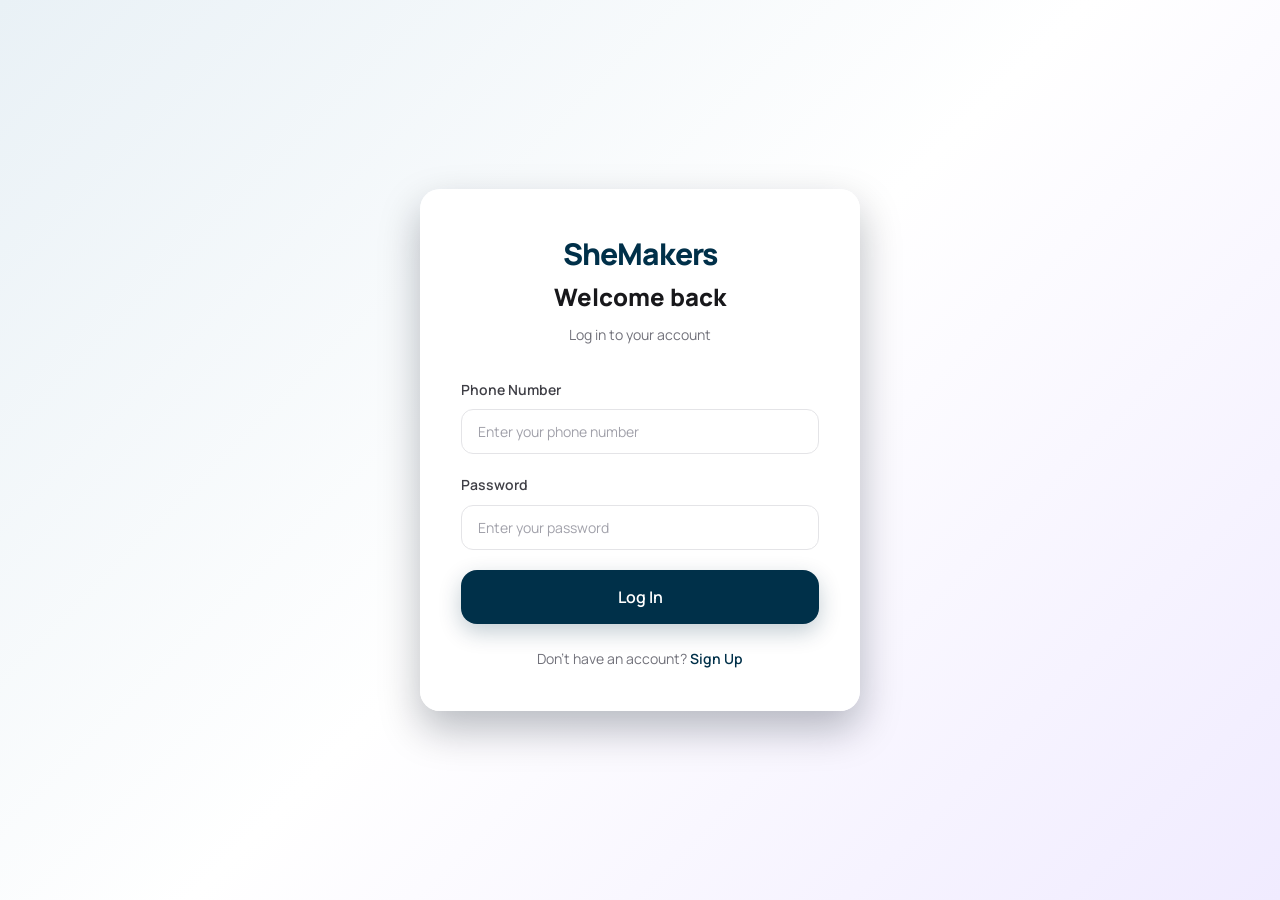
==== dashboard.html @ 2c5d40a1 "Initial project setup and UI enhancements" ====
<!DOCTYPE html>
<html lang="en">
<head>
  <meta charset="UTF-8">
  <meta name="viewport" content="width=device-width, initial-scale=1.0">
  <title>Seller Dashboard — SheMakers</title>
  <meta name="description" content="Manage your handmade products on SheMakers. Add, edit, and delete your listings.">
  <link rel="stylesheet" href="css/styles.css">
</head>
<body>

  <!-- Navigation -->
  <nav class="navbar">
    <div class="container">
      <a href="index.html" class="nav-brand">
        <svg viewBox="0 0 32 32" fill="none">
          <circle cx="16" cy="16" r="14" fill="#003049"/>
          <path d="M10 20c0-4 3-7 6-7s6 3 6 7" stroke="#fff" stroke-width="2" stroke-linecap="round"/>
          <circle cx="16" cy="11" r="3" fill="#fff"/>
        </svg>
        SheMakers
      </a>
      <div class="nav-links" id="navLinks">
        <a href="index.html">Home</a>
        <a href="feed.html">Feed</a>
        <div id="navAuth" style="display:flex;gap:12px;align-items:center;">
          <a href="login.html" class="btn btn-outline btn-sm">Log In</a>
        </div>
        <div id="navUser" style="display:none;gap:12px;align-items:center;">
          <a href="dashboard.html" class="nav-dash-link active">Dashboard</a>
          <a href="profile.html" class="nav-profile-link" aria-label="Open profile">
            <span class="nav-profile-avatar">
              <img class="nav-profile-avatar-image" alt="Profile" style="display:none;">
              <span class="nav-profile-avatar-initial">U</span>
            </span>
          </a>
        </div>
      </div>
      <div class="nav-hamburger" id="navToggle">
        <span></span><span></span><span></span>
      </div>
    </div>
  </nav>

  <!-- Dashboard Content -->
  <main class="dashboard-page container">
    <div class="dashboard-header">
      <div>
        <h1>My Dashboard</h1>
        <p style="color:rgba(236,244,249,0.9);font-size:var(--text-sm);margin-top:var(--space-1);" id="welcomeText">Welcome back!</p>
      </div>
      <button class="btn btn-primary" id="addProductBtn" onclick="openAddModal()">
        <svg width="18" height="18" fill="none" stroke="currentColor" stroke-width="2" viewBox="0 0 24 24"><path d="M12 5v14M5 12h14"/></svg>
        Add Product
      </button>
    </div>

    <!-- Stats -->
    <div class="dashboard-stats" id="dashStats">
      <div class="stat-card">
        <div class="stat-value" id="statProducts">0</div>
        <div class="stat-label">Total Products</div>
      </div>
    </div>

    <!-- Products Grid -->
    <h2 style="font-size:var(--text-xl);font-weight:700;margin-bottom:var(--space-6);">Your Products</h2>
    <div class="products-grid" id="productsGrid">
      <!-- Rendered by JS -->
    </div>
  </main>

  <!-- Add / Edit Product Modal -->
  <div class="modal-overlay" id="productModal">
    <div class="modal">
      <div class="modal-header">
        <h2 id="modalTitle">Add New Product</h2>
        <button class="modal-close" onclick="closeModal()">
          <svg width="20" height="20" fill="none" stroke="currentColor" stroke-width="2" viewBox="0 0 24 24"><path d="M18 6L6 18M6 6l12 12"/></svg>
        </button>
      </div>

      <form class="modal-form" id="productForm" onsubmit="return false;">
        <!-- Upload Area -->
        <div class="form-group">
          <label class="form-label">Product Image / Video</label>
          <div class="upload-area" id="uploadArea" onclick="document.getElementById('fileInput').click()">
            <svg viewBox="0 0 48 48" fill="none" stroke="currentColor" stroke-width="1.5">
              <rect x="6" y="10" width="36" height="28" rx="4"/>
              <path d="M6 32l10-10 8 8 6-6 12 12"/>
              <circle cx="18" cy="20" r="3"/>
            </svg>
            <p>Click to upload an image or video</p>
            <p class="upload-name" id="uploadName" style="display:none;"></p>
          </div>
          <input type="file" id="fileInput" accept="image/*,video/*" style="display:none;" onchange="handleFileSelect(this)">
        </div>

        <div class="form-group">
          <label class="form-label" for="titleInput">Product Title</label>
          <input class="form-input" type="text" id="titleInput" placeholder="e.g. Homemade Millet Cookies" required>
        </div>

        <div class="form-group">
          <label class="form-label" for="descInput">Description</label>
          <textarea class="form-input" id="descInput" placeholder="Describe material, handmade process, finish, and usage..." rows="3"></textarea>
        </div>

        <div class="form-group">
          <label class="form-label" for="categoryInput">Handmade Category</label>
          <select class="form-input" id="categoryInput" required>
            <option value="">Select category</option>
            <option value="homemade-food">Homemade Food</option>
            <option value="handmade-art">Handmade Art</option>
            <option value="painting-illustration">Painting & Illustration</option>
            <option value="crafts-decor">Crafts & Decor</option>
            <option value="accessories-fashion">Accessories & Fashion</option>
            <option value="home-essentials">Home Essentials</option>
            <option value="gifting">Gifting</option>
            <option value="other-handmade">Other Handmade</option>
          </select>
        </div>

        <div class="form-group" style="background:var(--gray-100);border:1px solid var(--gray-200);padding:12px;border-radius:10px;">
          <p style="font-size:var(--text-sm);color:var(--gray-700);line-height:1.5;">
            Allowed: women-made handmade products only. Not allowed: entertainment videos, vlogs, lifestyle clips, gaming, comedy, travel content.
          </p>
        </div>

        <div class="form-group">
          <label class="form-label" for="priceInput">Price (₹)</label>
          <input class="form-input" type="number" id="priceInput" placeholder="e.g. 499" min="1" required>
        </div>

        <div class="form-group">
          <label class="form-label" for="whatsappInput">WhatsApp Number</label>
          <input class="form-input" type="tel" id="whatsappInput" placeholder="e.g. 919876543210 (with country code)" required>
        </div>

        <button class="btn btn-primary btn-lg" type="submit" id="submitBtn" style="width:100%;">
          Add Product
        </button>
      </form>
    </div>
  </div>

  <!-- Toast Container -->
  <div id="toastContainer" class="toast-container"></div>

  <!-- Scripts -->
  <script src="js/firebase.js"></script>
  <script src="js/auth.js"></script>
  <script src="js/products.js"></script>
  <script src="js/app.js"></script>
  <script>
    let currentUser = null;
    let editingProductId = null;
    let selectedFile = null;

    // ---------- Init ----------
    document.addEventListener('DOMContentLoaded', () => {
      currentUser = Auth.requireAuth('seller');
      if (!currentUser) return;

      document.getElementById('welcomeText').textContent = `Welcome back, ${currentUser.name}!`;
      loadProducts();
    });

    // ---------- Load Products ----------
    async function loadProducts() {
      const grid = document.getElementById('productsGrid');
      App.showSpinner(grid);

      try {
        const products = await Products.getSellerProducts(currentUser.id);
        document.getElementById('statProducts').textContent = products.length;

        if (!products.length) {
          App.showEmpty(grid, 'No products yet', 'Click "Add Product" to list your first creation!');
          return;
        }

        grid.innerHTML = '';
        products.forEach(product => {
          const isVideo = product.mediaType === 'video';
          const card = document.createElement('div');
          card.className = 'card animate-in';
          card.innerHTML = `
            <div class="card-media">
              ${isVideo
                ? `<video src="${product.mediaUrl}" autoplay muted loop playsinline preload="metadata"></video>`
                : `<img src="${product.mediaUrl}" alt="${product.title}" loading="lazy">`
              }
            </div>
            <div class="card-body">
              <div class="card-title">${product.title}</div>
              <div class="card-price">${App.formatPrice(product.price)}</div>
              ${product.category ? `<p style="font-size:var(--text-xs);font-weight:700;color:var(--primary);text-transform:capitalize;margin-bottom:var(--space-2);">${product.category.replace('-', ' ')}</p>` : ''}
              ${product.description ? `<p style="font-size:var(--text-sm);color:var(--gray-500);margin-bottom:var(--space-3);line-height:1.5;">${product.description}</p>` : ''}
              <div class="card-actions">
                <button class="btn btn-secondary btn-sm" onclick="openEditModal('${product.id}')" style="flex:1;">
                  <svg width="14" height="14" fill="none" stroke="currentColor" stroke-width="2" viewBox="0 0 24 24"><path d="M11 4H4a2 2 0 00-2 2v14a2 2 0 002 2h14a2 2 0 002-2v-7"/><path d="M18.5 2.5a2.121 2.121 0 013 3L12 15l-4 1 1-4 9.5-9.5z"/></svg>
                  Edit
                </button>
                <button class="btn btn-danger btn-sm" onclick="handleDelete('${product.id}')" style="flex:1;">
                  <svg width="14" height="14" fill="none" stroke="currentColor" stroke-width="2" viewBox="0 0 24 24"><path d="M3 6h18M19 6v14a2 2 0 01-2 2H7a2 2 0 01-2-2V6m3 0V4a2 2 0 012-2h4a2 2 0 012 2v2"/></svg>
                  Delete
                </button>
              </div>
            </div>
          `;
          grid.appendChild(card);
        });

        App.initAnimations();
      } catch (err) {
        console.error(err);
        App.showToast('Failed to load products', 'error');
      }
    }

    // ---------- File Selection ----------
    function handleFileSelect(input) {
      const file = input.files[0];
      if (!file) return;

      selectedFile = file;
      const area = document.getElementById('uploadArea');
      const nameEl = document.getElementById('uploadName');
      area.classList.add('has-file');
      nameEl.textContent = file.name;
      nameEl.style.display = 'block';

      // Show preview
      const existingPreview = area.querySelector('.upload-preview');
      if (existingPreview) existingPreview.remove();

      if (file.type.startsWith('image')) {
        const img = document.createElement('img');
        img.className = 'upload-preview';
        img.src = URL.createObjectURL(file);
        area.appendChild(img);
      }
    }

    // ---------- Modal Controls ----------
    function openAddModal() {
      editingProductId = null;
      selectedFile = null;
      document.getElementById('modalTitle').textContent = 'Add New Product';
      document.getElementById('submitBtn').textContent = 'Add Product';
      document.getElementById('productForm').reset();
      document.getElementById('uploadArea').classList.remove('has-file');
      document.getElementById('uploadName').style.display = 'none';
      const preview = document.querySelector('.upload-preview');
      if (preview) preview.remove();

      // Pre-fill WhatsApp with user phone
      document.getElementById('whatsappInput').value = currentUser.phone;

      document.getElementById('productModal').classList.add('active');
      App.showToast('Only handmade product listings allowed. No vlog/entertainment videos.', 'info');
    }

    async function openEditModal(productId) {
      editingProductId = productId;
      selectedFile = null;
      document.getElementById('modalTitle').textContent = 'Edit Product';
      document.getElementById('submitBtn').textContent = 'Save Changes';

      try {
        const product = await Products.getProduct(productId);
        document.getElementById('titleInput').value = product.title;
        document.getElementById('descInput').value = product.description || '';
        document.getElementById('categoryInput').value = product.category || '';
        document.getElementById('priceInput').value = product.price;
        document.getElementById('whatsappInput').value = product.whatsapp;

        const area = document.getElementById('uploadArea');
        area.classList.add('has-file');
        document.getElementById('uploadName').textContent = 'Current media (click to change)';
        document.getElementById('uploadName').style.display = 'block';

        document.getElementById('productModal').classList.add('active');
      } catch (err) {
        App.showToast(err.message, 'error');
      }
    }

    function closeModal() {
      document.getElementById('productModal').classList.remove('active');
    }

    // Close modal on outside click
    document.getElementById('productModal').addEventListener('click', (e) => {
      if (e.target === e.currentTarget) closeModal();
    });

    // ---------- Submit Product ----------
    document.getElementById('productForm').addEventListener('submit', async (e) => {
      e.preventDefault();

      const title = document.getElementById('titleInput').value.trim();
      const description = document.getElementById('descInput').value.trim();
      const category = document.getElementById('categoryInput').value;
      const price = document.getElementById('priceInput').value;
      const whatsapp = document.getElementById('whatsappInput').value.trim();

      const btn = document.getElementById('submitBtn');
      btn.disabled = true;
      btn.textContent = editingProductId ? 'Saving...' : 'Uploading...';

      try {
        if (editingProductId) {
          // Update
          await Products.updateProduct(editingProductId, {
            title, description, category, price, whatsapp, userId: currentUser.id
          }, selectedFile);
          App.showToast('Product updated!', 'success');
        } else {
          // Add
          if (!selectedFile) {
            App.showToast('Please select an image or video', 'error');
            btn.disabled = false;
            btn.textContent = 'Add Product';
            return;
          }
          await Products.addProduct({
            title, description, category, price, whatsapp,
            file: selectedFile,
            userId: currentUser.id
          });
          App.showToast('Product added successfully!', 'success');
        }

        closeModal();
        loadProducts();
      } catch (err) {
        App.showToast(err.message, 'error');
      } finally {
        btn.disabled = false;
        btn.textContent = editingProductId ? 'Save Changes' : 'Add Product';
      }
    });

    // ---------- Delete Product ----------
    async function handleDelete(productId) {
      if (!confirm('Are you sure you want to delete this product?')) return;

      try {
        await Products.deleteProduct(productId);
        App.showToast('Product deleted', 'success');
        loadProducts();
      } catch (err) {
        App.showToast(err.message, 'error');
      }
    }
  </script>
</body>
</html>
---- css/styles.css ----
/* ============================================
   SheMakers — Design System & Global Styles
   ============================================ */

/* ---------- Google Font ---------- */
@import url('https://fonts.googleapis.com/css2?family=Manrope:wght@400;500;600;700;800&display=swap');

/* ---------- CSS Custom Properties ---------- */
:root {
  /* Colors */
  --primary: #003049;
  --primary-light: #2a617f;
  --primary-dark: #001d31;
  --primary-bg: #e9f1f6;
  --primary-bg-hover: #dae9f1;
  --accent: #f77f00;

  --white: #FFFFFF;
  --black: #0F0F0F;
  --gray-50: #FAFAFA;
  --gray-100: #F4F4F5;
  --gray-200: #E4E4E7;
  --gray-300: #D4D4D8;
  --gray-400: #A1A1AA;
  --gray-500: #71717A;
  --gray-600: #52525B;
  --gray-700: #3F3F46;
  --gray-800: #27272A;
  --gray-900: #18181B;

  --success: #10B981;
  --error: #EF4444;
  --warning: #F59E0B;

  /* Typography */
  --font: 'Manrope', -apple-system, BlinkMacSystemFont, 'Segoe UI', sans-serif;
  --text-xs: 0.75rem;
  --text-sm: 0.875rem;
  --text-base: 1rem;
  --text-lg: 1.125rem;
  --text-xl: 1.25rem;
  --text-2xl: 1.5rem;
  --text-3xl: 1.875rem;
  --text-4xl: 2.25rem;

  /* Spacing */
  --space-1: 0.25rem;
  --space-2: 0.5rem;
  --space-3: 0.75rem;
  --space-4: 1rem;
  --space-5: 1.25rem;
  --space-6: 1.5rem;
  --space-8: 2rem;
  --space-10: 2.5rem;
  --space-12: 3rem;
  --space-16: 4rem;

  /* Borders & Radius */
  --radius-sm: 0.375rem;
  --radius-md: 0.5rem;
  --radius-lg: 0.75rem;
  --radius-xl: 1rem;
  --radius-2xl: 1.25rem;
  --radius-full: 9999px;

  /* Shadows */
  --shadow-sm: 0 1px 2px rgba(0,0,0,0.05);
  --shadow-md: 0 4px 6px -1px rgba(0,0,0,0.07), 0 2px 4px -2px rgba(0,0,0,0.05);
  --shadow-lg: 0 10px 15px -3px rgba(0,0,0,0.08), 0 4px 6px -4px rgba(0,0,0,0.04);
  --shadow-xl: 0 20px 25px -5px rgba(0,0,0,0.1), 0 8px 10px -6px rgba(0,0,0,0.05);
  --shadow-purple: 0 8px 22px rgba(0, 48, 73, 0.24);

  /* Transitions */
  --transition-fast: 150ms ease;
  --transition-base: 250ms ease;
  --transition-slow: 400ms cubic-bezier(0.4, 0, 0.2, 1);

  /* Layout */
  --max-width: 1200px;
  --nav-height: 64px;
}

/* ---------- Reset ---------- */
*, *::before, *::after {
  margin: 0;
  padding: 0;
  box-sizing: border-box;
}

html {
  scroll-behavior: smooth;
  -webkit-text-size-adjust: 100%;
}

body {
  font-family: var(--font);
  font-size: var(--text-base);
  color: #f8fbfd;
  background:
    radial-gradient(circle at 12% 10%, rgba(42,97,127,0.38), transparent 34%),
    radial-gradient(circle at 80% 18%, rgba(247,127,0,0.16), transparent 28%),
    linear-gradient(165deg, #003049 0%, #02263d 52%, #001a2b 100%);
  line-height: 1.6;
  min-height: 100vh;
  -webkit-font-smoothing: antialiased;
  -moz-osx-font-smoothing: grayscale;
}

a {
  text-decoration: none;
  color: inherit;
  transition: color var(--transition-fast);
}

img, video {
  max-width: 100%;
  display: block;
}

button, input, select, textarea {
  font-family: inherit;
  font-size: inherit;
  border: none;
  outline: none;
  background: none;
}

ul, ol { list-style: none; }

/* ---------- Utility Classes ---------- */
.container {
  width: 100%;
  max-width: var(--max-width);
  margin: 0 auto;
  padding: 0 var(--space-4);
}

.sr-only {
  position: absolute;
  width: 1px;
  height: 1px;
  padding: 0;
  margin: -1px;
  overflow: hidden;
  clip: rect(0,0,0,0);
  border: 0;
}

/* ---------- Navigation ---------- */
.navbar {
  position: fixed;
  top: 0;
  left: 0;
  right: 0;
  height: var(--nav-height);
  background: rgba(0, 48, 73, 0.82);
  backdrop-filter: blur(18px);
  -webkit-backdrop-filter: blur(18px);
  border-bottom: 1px solid rgba(255, 255, 255, 0.14);
  z-index: 1000;
  display: flex;
  align-items: center;
}

.navbar .container {
  display: flex;
  align-items: center;
  justify-content: space-between;
}

.nav-brand {
  display: flex;
  align-items: center;
  gap: var(--space-2);
  font-weight: 800;
  font-size: var(--text-xl);
  color: var(--white);
  letter-spacing: -0.02em;
}

.nav-brand svg {
  width: 32px;
  height: 32px;
}

.nav-links {
  display: flex;
  align-items: center;
  gap: var(--space-6);
}

.nav-links a {
  font-weight: 500;
  color: rgba(255, 255, 255, 0.78);
  transition: color var(--transition-fast);
  font-size: var(--text-sm);
}

.nav-links a:hover {
  color: var(--white);
}

.nav-links a.active {
  color: #fcbf49;
}

.nav-user {
  display: flex;
  align-items: center;
  gap: var(--space-3);
}

.nav-profile-link {
  display: inline-flex;
  align-items: center;
  justify-content: center;
}

.nav-profile-avatar {
  width: 34px;
  height: 34px;
  border-radius: 999px;
  overflow: hidden;
  border: 2px solid rgba(252, 191, 73, 0.85);
  background: rgba(255, 255, 255, 0.12);
  display: grid;
  place-items: center;
}

.nav-profile-avatar-image {
  width: 100%;
  height: 100%;
  object-fit: cover;
}

.nav-profile-avatar-initial {
  width: 100%;
  height: 100%;
  display: grid;
  place-items: center;
  font-size: 12px;
  font-weight: 800;
  color: var(--white);
}

.nav-hamburger {
  display: none;
  flex-direction: column;
  gap: 5px;
  cursor: pointer;
  padding: var(--space-2);
}

.nav-hamburger span {
  display: block;
  width: 22px;
  height: 2px;
  background: rgba(255, 255, 255, 0.9);
  border-radius: 2px;
  transition: var(--transition-fast);
}

/* Mobile nav */
@media (max-width: 768px) {
  .nav-links {
    position: fixed;
    top: var(--nav-height);
    left: 0;
    right: 0;
    background: var(--white);
    flex-direction: column;
    padding: var(--space-6);
    gap: var(--space-4);
    border-bottom: 1px solid var(--gray-200);
    transform: translateY(-100%);
    opacity: 0;
    pointer-events: none;
    transition: var(--transition-base);
  }

  .nav-links.open {
    transform: translateY(0);
    opacity: 1;
    pointer-events: all;
  }

  .nav-hamburger {
    display: flex;
  }
}

/* ---------- Mobile Bottom Navigation ---------- */
.mobile-bottom-nav {
  position: fixed;
  left: 50%;
  bottom: max(8px, env(safe-area-inset-bottom));
  transform: translateX(-50%);
  width: min(94vw, 560px);
  height: 72px;
  border-radius: 22px;
  background: rgba(0, 48, 73, 0.42);
  border: 1px solid rgba(255, 255, 255, 0.24);
  backdrop-filter: blur(22px);
  -webkit-backdrop-filter: blur(22px);
  box-shadow: 0 14px 34px rgba(0, 10, 20, 0.45);
  display: none;
  z-index: 1500;
  align-items: center;
  justify-content: space-between;
  gap: 4px;
  padding: 6px;
}

.mobile-bottom-link {
  flex: 1;
  min-width: 0;
  border-radius: 14px;
  color: rgba(255, 255, 255, 0.85);
  display: inline-flex;
  flex-direction: column;
  justify-content: center;
  align-items: center;
  gap: 3px;
  font-size: 11px;
  font-weight: 700;
  letter-spacing: 0.01em;
  padding: 6px 4px;
  border: 1px solid transparent;
  transition: all var(--transition-fast);
}

.mobile-bottom-link svg {
  width: 18px;
  height: 18px;
  transition: transform var(--transition-fast);
}

.mobile-bottom-link.active {
  color: #ffffff;
  background: linear-gradient(160deg, rgba(255,255,255,0.24) 0%, rgba(255,255,255,0.14) 100%);
  border-color: rgba(255, 255, 255, 0.36);
  box-shadow: inset 0 1px 0 rgba(255,255,255,0.25), 0 6px 12px rgba(0, 0, 0, 0.2);
}

.mobile-bottom-link.active svg {
  transform: translateY(-1px);
}

.mobile-bottom-link.is-emphasis {
  flex: 0 0 62px;
  width: 62px;
  height: 62px;
  margin-top: -20px;
  border-radius: 999px;
  border: 2px solid rgba(255, 255, 255, 0.65);
  background: linear-gradient(165deg, #f77f00 0%, #d66800 100%);
  color: var(--white);
  box-shadow: 0 12px 24px rgba(0, 0, 0, 0.32);
  animation: sellPulse 2.4s ease-in-out infinite;
}

.mobile-bottom-link.is-emphasis svg {
  stroke-width: 2.2;
}

.mobile-bottom-link.is-emphasis.active {
  background: linear-gradient(165deg, #fcbf49 0%, #f77f00 100%);
  box-shadow: 0 12px 26px rgba(247, 127, 0, 0.45);
  color: var(--white);
  border-color: rgba(255, 255, 255, 0.7);
}

.mobile-bottom-link:hover {
  color: var(--white);
}

@keyframes sellPulse {
  0%, 100% { transform: translateY(0); }
  50% { transform: translateY(-2px); }
}

@media (max-width: 768px) {
  .nav-links {
    display: none !important;
  }

  .nav-hamburger {
    display: none !important;
  }

  .mobile-bottom-nav {
    display: flex;
  }

  body.has-mobile-bottom-nav {
    padding-bottom: calc(96px + env(safe-area-inset-bottom));
  }

  .feed-scroll.reels-mode .reel-bottom {
    padding-bottom: calc(var(--space-4) + 118px + env(safe-area-inset-bottom));
  }
}

/* ---------- Buttons ---------- */
.btn {
  display: inline-flex;
  align-items: center;
  justify-content: center;
  gap: var(--space-2);
  padding: var(--space-3) var(--space-6);
  font-weight: 600;
  font-size: var(--text-sm);
  border-radius: var(--radius-lg);
  cursor: pointer;
  transition: all var(--transition-base);
  white-space: nowrap;
  position: relative;
  overflow: hidden;
}

.btn::after {
  content: '';
  position: absolute;
  inset: 0;
  background: rgba(255,255,255,0.1);
  opacity: 0;
  transition: opacity var(--transition-fast);
}

.btn:hover::after {
  opacity: 1;
}

.btn-primary {
  background: var(--primary);
  color: var(--white);
  box-shadow: var(--shadow-purple);
}

.btn-primary:hover {
  background: var(--primary-dark);
  transform: translateY(-1px);
  box-shadow: 0 8px 22px rgba(0, 48, 73, 0.35);
}

.btn-primary:active {
  transform: translateY(0);
}

.btn-secondary {
  background: var(--primary-bg);
  color: var(--primary);
}

.btn-secondary:hover {
  background: var(--primary-bg-hover);
}

.btn-outline {
  border: 1.5px solid var(--gray-200);
  color: var(--gray-700);
  background: var(--white);
}

.btn-outline:hover {
  border-color: var(--primary);
  color: var(--primary);
}

.navbar .btn-outline {
  border-color: rgba(255, 255, 255, 0.38);
  color: rgba(255, 255, 255, 0.95);
  background: rgba(255, 255, 255, 0.08);
}

.navbar .btn-outline:hover {
  border-color: rgba(252, 191, 73, 0.85);
  color: #fcbf49;
}

.navbar .btn-primary {
  background: linear-gradient(160deg, #f77f00 0%, #d66800 100%);
  color: #ffffff;
  box-shadow: 0 8px 20px rgba(247, 127, 0, 0.35);
}

.navbar .btn-primary:hover {
  background: linear-gradient(160deg, #fcbf49 0%, #f77f00 100%);
}

.btn-danger {
  background: #FEE2E2;
  color: var(--error);
}

.btn-danger:hover {
  background: #FECACA;
}

.btn-whatsapp {
  background: #25D366;
  color: var(--white);
  box-shadow: 0 4px 14px rgba(37, 211, 102, 0.3);
}

.btn-whatsapp:hover {
  background: #20BD5A;
  transform: translateY(-1px);
  box-shadow: 0 6px 20px rgba(37, 211, 102, 0.4);
}

.btn-lg {
  padding: var(--space-4) var(--space-8);
  font-size: var(--text-base);
  border-radius: var(--radius-xl);
}

.btn-sm {
  padding: var(--space-2) var(--space-4);
  font-size: var(--text-xs);
}

.btn-icon {
  width: 40px;
  height: 40px;
  padding: 0;
  border-radius: var(--radius-md);
}

/* ---------- Form Elements ---------- */
.form-group {
  display: flex;
  flex-direction: column;
  gap: var(--space-2);
}

.form-label {
  font-weight: 600;
  font-size: var(--text-sm);
  color: var(--gray-700);
}

.form-input {
  width: 100%;
  padding: var(--space-3) var(--space-4);
  background: var(--white);
  border: 1.5px solid var(--gray-200);
  border-radius: var(--radius-lg);
  color: var(--gray-800);
  font-size: var(--text-sm);
  transition: all var(--transition-fast);
}

.form-input:focus {
  border-color: var(--primary);
  box-shadow: 0 0 0 3px rgba(0, 48, 73, 0.12);
}

.form-input::placeholder {
  color: var(--gray-400);
}

.form-input.error {
  border-color: var(--error);
  box-shadow: 0 0 0 3px rgba(239, 68, 68, 0.1);
}

.form-error {
  font-size: var(--text-xs);
  color: var(--error);
  display: none;
}

.form-error.visible {
  display: block;
}

textarea.form-input {
  resize: vertical;
  min-height: 100px;
}

select.form-input {
  appearance: none;
  background-image: url("data:image/svg+xml,%3Csvg xmlns='http://www.w3.org/2000/svg' width='12' height='12' viewBox='0 0 12 12'%3E%3Cpath fill='%2371717A' d='M6 8L1 3h10z'/%3E%3C/svg%3E");
  background-repeat: no-repeat;
  background-position: right 12px center;
  padding-right: 36px;
  cursor: pointer;
}

/* Role toggle */
.role-toggle {
  display: flex;
  background: var(--gray-100);
  border-radius: var(--radius-lg);
  padding: 4px;
  gap: 4px;
}

.role-toggle-btn {
  flex: 1;
  padding: var(--space-3);
  text-align: center;
  font-weight: 600;
  font-size: var(--text-sm);
  border-radius: var(--radius-md);
  cursor: pointer;
  color: var(--gray-500);
  transition: all var(--transition-base);
}

.role-toggle-btn.active {
  background: var(--primary);
  color: var(--white);
  box-shadow: var(--shadow-purple);
}

/* ---------- Cards ---------- */
.card {
  background: rgba(255, 255, 255, 0.93);
  border-radius: var(--radius-xl);
  overflow: hidden;
  box-shadow: 0 10px 22px rgba(0, 22, 36, 0.2);
  border: 1px solid rgba(255, 255, 255, 0.72);
  backdrop-filter: blur(10px);
  -webkit-backdrop-filter: blur(10px);
  transition: all var(--transition-base);
}

.card:hover {
  box-shadow: 0 16px 30px rgba(0, 24, 40, 0.26);
  transform: translateY(-3px);
}

.card-media {
  position: relative;
  width: 100%;
  aspect-ratio: 4/5;
  overflow: hidden;
  background: var(--gray-100);
}

.card-media::after {
  content: '';
  position: absolute;
  inset: 0;
  background: linear-gradient(180deg, rgba(9, 9, 11, 0) 42%, rgba(9, 9, 11, 0.72) 100%);
  opacity: 0.88;
  pointer-events: none;
}

.card-media img,
.card-media video {
  width: 100%;
  height: 100%;
  object-fit: cover;
  transition: transform var(--transition-slow);
}

.card:hover .card-media img,
.card:hover .card-media video {
  transform: scale(1.03);
}

.card-media-top {
  position: absolute;
  top: var(--space-3);
  left: var(--space-3);
  right: var(--space-3);
  z-index: 2;
  display: flex;
  align-items: center;
  justify-content: space-between;
  gap: var(--space-2);
}

.card-chip {
  display: inline-flex;
  align-items: center;
  gap: 6px;
  font-size: 11px;
  font-weight: 700;
  letter-spacing: 0.02em;
  text-transform: uppercase;
  color: var(--white);
  background: rgba(17, 24, 39, 0.64);
  border: 1px solid rgba(255, 255, 255, 0.22);
  border-radius: var(--radius-full);
  padding: 6px 10px;
  backdrop-filter: blur(5px);
  -webkit-backdrop-filter: blur(5px);
}

.card-chip.accent {
  background: rgba(0, 48, 73, 0.86);
  border-color: rgba(252, 191, 73, 0.65);
}

.card-media-bottom {
  position: absolute;
  left: var(--space-3);
  right: var(--space-3);
  bottom: var(--space-3);
  z-index: 2;
  display: flex;
  align-items: center;
  justify-content: space-between;
  gap: var(--space-2);
}

.card-media-price {
  color: var(--white);
  font-size: var(--text-xl);
  font-weight: 800;
  text-shadow: 0 2px 8px rgba(0, 0, 0, 0.28);
}

.card-media-urgency {
  display: inline-flex;
  align-items: center;
  gap: 6px;
  color: var(--white);
  font-size: 12px;
  font-weight: 700;
  background: rgba(239, 68, 68, 0.82);
  border: 1px solid rgba(254, 202, 202, 0.65);
  border-radius: var(--radius-full);
  padding: 6px 10px;
}

.card-body {
  padding: var(--space-4);
}

.card-title {
  font-weight: 700;
  font-size: var(--text-lg);
  color: var(--gray-900);
  margin-bottom: var(--space-1);
  line-height: 1.3;
}

.card-price {
  font-weight: 800;
  font-size: var(--text-xl);
  color: var(--primary);
  margin-bottom: var(--space-2);
}

.card-seller {
  font-size: var(--text-sm);
  color: var(--gray-500);
  display: flex;
  align-items: center;
  gap: var(--space-2);
  margin-bottom: var(--space-3);
}

.card-seller-avatar {
  width: 24px;
  height: 24px;
  border-radius: var(--radius-full);
  background: var(--primary-bg);
  display: flex;
  align-items: center;
  justify-content: center;
  font-size: var(--text-xs);
  font-weight: 700;
  color: var(--primary);
}

.card-actions {
  display: flex;
  gap: var(--space-2);
}

.card-subtitle {
  font-size: var(--text-sm);
  color: var(--gray-600);
  margin-bottom: var(--space-3);
  line-height: 1.55;
}

.card-trust-row {
  display: flex;
  flex-wrap: wrap;
  gap: 8px;
  margin-bottom: var(--space-3);
}

.card-trust-pill {
  font-size: 11px;
  font-weight: 700;
  color: var(--gray-700);
  background: var(--gray-100);
  border: 1px solid var(--gray-200);
  border-radius: var(--radius-full);
  padding: 5px 10px;
}

.btn-order-strong {
  font-size: var(--text-sm);
  font-weight: 700;
  letter-spacing: 0.01em;
}

@media (max-width: 640px) {
  .card-media-price {
    font-size: var(--text-lg);
  }

  .card-chip,
  .card-media-urgency {
    font-size: 10px;
    padding: 5px 8px;
  }
}

/* ---------- Product Feed (Scroll Snap) ---------- */
.feed-container {
  padding-top: var(--nav-height);
  min-height: 100vh;
}

.feed-scroll {
  scroll-snap-type: y mandatory;
  overflow-y: auto;
  height: calc(100vh - var(--nav-height));
}

.feed-item {
  scroll-snap-align: start;
  min-height: calc(100vh - var(--nav-height));
  display: flex;
  align-items: center;
  justify-content: center;
  padding: var(--space-4);
}

.feed-card {
  width: 100%;
  max-width: 420px;
  background: var(--white);
  border-radius: var(--radius-2xl);
  overflow: hidden;
  box-shadow: var(--shadow-xl);
  animation: fadeSlideUp 0.5s ease forwards;
}

.feed-card .card-media {
  aspect-ratio: 3/4;
}

.feed-card .card-body {
  padding: var(--space-5);
}

.feed-card .card-title {
  font-size: var(--text-xl);
}

.feed-card .card-price {
  font-size: var(--text-2xl);
}

.feed-scroll.reels-mode {
  background: #050505;
  overscroll-behavior-y: contain;
  scroll-behavior: smooth;
}

.feed-scroll.reels-mode .feed-item {
  min-height: calc(100vh - var(--nav-height));
  padding: 0;
}

.feed-scroll.reels-mode .feed-reel {
  position: relative;
  width: min(100%, 500px);
  height: calc(100vh - var(--nav-height));
  margin: 0 auto;
  overflow: hidden;
  background: #000;
  border-radius: 20px;
}

.feed-scroll.reels-mode .reel-media {
  position: absolute;
  inset: 0;
  display: block;
  background: #000;
}

.feed-scroll.reels-mode .reel-media img,
.feed-scroll.reels-mode .reel-media video {
  width: 100%;
  height: 100%;
  object-fit: cover;
}

.feed-scroll.reels-mode .reel-overlay {
  position: absolute;
  inset: 0;
  display: flex;
  flex-direction: column;
  justify-content: space-between;
  background: linear-gradient(180deg, rgba(0,0,0,0.25) 0%, rgba(0,0,0,0.08) 36%, rgba(0,0,0,0.72) 100%);
  pointer-events: none;
}

.feed-scroll.reels-mode .reel-top {
  display: flex;
  justify-content: space-between;
  gap: var(--space-2);
  padding: var(--space-4);
}

.feed-scroll.reels-mode .reel-bottom {
  pointer-events: auto;
  padding: var(--space-4);
  color: var(--white);
}

.feed-scroll.reels-mode .reel-title {
  font-size: clamp(1.2rem, 1.8vw, 1.45rem);
  line-height: 1.2;
  font-weight: 800;
  margin-bottom: 6px;
  text-shadow: 0 2px 10px rgba(0,0,0,0.4);
}

.feed-scroll.reels-mode .reel-price {
  font-size: var(--text-2xl);
  font-weight: 800;
  margin-bottom: 6px;
  text-shadow: 0 2px 10px rgba(0,0,0,0.35);
}

.feed-scroll.reels-mode .reel-seller {
  font-size: var(--text-sm);
  color: rgba(255,255,255,0.9);
  margin-bottom: var(--space-3);
}

.feed-scroll.reels-mode .reel-actions {
  display: flex;
  gap: var(--space-2);
}

.feed-scroll.reels-mode .reel-btn {
  flex: 1;
  border-radius: 12px;
  border: 1px solid rgba(255,255,255,0.32);
  background: rgba(17, 24, 39, 0.52);
  color: var(--white);
  font-weight: 700;
  font-size: var(--text-sm);
  padding: 11px 12px;
  text-align: center;
  backdrop-filter: blur(6px);
  -webkit-backdrop-filter: blur(6px);
}

.feed-scroll.reels-mode .reel-btn.primary {
  background: rgba(37, 211, 102, 0.92);
  border-color: rgba(134, 239, 172, 0.65);
}

.feed-scroll.reels-mode .reel-hint {
  margin-top: var(--space-2);
  font-size: 12px;
  color: rgba(255,255,255,0.78);
}

@media (max-width: 640px) {
  .feed-scroll.reels-mode .feed-item {
    padding: 0;
  }

  .feed-scroll.reels-mode .feed-reel {
    width: 100%;
    max-width: 100%;
    height: calc(100vh - var(--nav-height));
    border-radius: 0;
  }

  .feed-scroll.reels-mode .reel-top {
    padding: var(--space-3);
  }

  .feed-scroll.reels-mode .reel-bottom {
    padding: var(--space-3);
    padding-bottom: calc(var(--space-3) + 118px + env(safe-area-inset-bottom));
  }

  .feed-scroll.reels-mode .reel-actions {
    flex-direction: row;
  }

  .feed-scroll.reels-mode .reel-btn {
    font-size: 14px;
    padding: 10px 10px;
  }

  .feed-scroll.reels-mode .reel-hint {
    display: none;
  }
}

/* ---------- Auth Pages ---------- */
.auth-page {
  min-height: 100vh;
  display: flex;
  align-items: center;
  justify-content: center;
  padding: var(--space-4);
  background: linear-gradient(135deg, var(--primary-bg) 0%, var(--white) 50%, #F0EBFF 100%);
}

.auth-card {
  width: 100%;
  max-width: 440px;
  background: rgba(255, 255, 255, 0.92);
  border-radius: var(--radius-2xl);
  padding: var(--space-10);
  box-shadow: 0 18px 40px rgba(0, 16, 28, 0.28);
  border: 1px solid rgba(255, 255, 255, 0.7);
  backdrop-filter: blur(12px);
  -webkit-backdrop-filter: blur(12px);
  animation: fadeSlideUp 0.5s ease forwards;
}

.auth-header {
  text-align: center;
  margin-bottom: var(--space-8);
}

.auth-header h1 {
  font-size: var(--text-2xl);
  font-weight: 800;
  color: var(--gray-900);
  margin-bottom: var(--space-2);
}

.auth-header p {
  color: var(--gray-500);
  font-size: var(--text-sm);
}

.auth-form {
  display: flex;
  flex-direction: column;
  gap: var(--space-5);
}

.auth-footer {
  text-align: center;
  margin-top: var(--space-6);
  font-size: var(--text-sm);
  color: var(--gray-500);
}

.auth-footer a {
  color: var(--primary);
  font-weight: 600;
}

.auth-footer a:hover {
  text-decoration: underline;
}

.auth-brand {
  font-size: var(--text-3xl);
  font-weight: 800;
  color: var(--primary);
  margin-bottom: var(--space-2);
  letter-spacing: -0.03em;
}

/* ---------- Dashboard ---------- */
.dashboard-page {
  padding-top: calc(var(--nav-height) + var(--space-8));
  padding-bottom: var(--space-8);
}

.dashboard-header {
  display: flex;
  align-items: center;
  justify-content: space-between;
  margin-bottom: var(--space-8);
  flex-wrap: wrap;
  gap: var(--space-4);
}

.dashboard-header h1 {
  font-size: var(--text-2xl);
  font-weight: 800;
  color: var(--gray-900);
}

.dashboard-stats {
  display: grid;
  grid-template-columns: repeat(auto-fit, minmax(180px, 1fr));
  gap: var(--space-4);
  margin-bottom: var(--space-8);
}

.stat-card {
  background: rgba(255, 255, 255, 0.9);
  border-radius: var(--radius-xl);
  padding: var(--space-5);
  border: 1px solid rgba(255, 255, 255, 0.68);
  backdrop-filter: blur(8px);
  -webkit-backdrop-filter: blur(8px);
}

.stat-card .stat-value {
  font-size: var(--text-3xl);
  font-weight: 800;
  color: var(--gray-900);
}

.stat-card .stat-label {
  font-size: var(--text-sm);
  color: var(--gray-500);
  margin-top: var(--space-1);
}

.products-grid {
  display: grid;
  grid-template-columns: repeat(auto-fill, minmax(280px, 1fr));
  gap: var(--space-6);
}

.feed-grid {
  grid-template-columns: repeat(auto-fill, minmax(240px, 1fr));
  gap: var(--space-5);
}

.feed-grid .card {
  display: flex;
  flex-direction: column;
  height: 100%;
}

.feed-grid .card-media {
  aspect-ratio: 1 / 1 !important;
  max-height: none;
}

.feed-grid .card-body {
  display: flex;
  flex-direction: column;
  gap: var(--space-2);
}

.feed-grid .card-title {
  min-height: 44px;
  display: -webkit-box;
  -webkit-line-clamp: 2;
  -webkit-box-orient: vertical;
  overflow: hidden;
}

.feed-grid .card-subtitle {
  min-height: 42px;
  margin-bottom: var(--space-2);
  display: -webkit-box;
  -webkit-line-clamp: 2;
  -webkit-box-orient: vertical;
  overflow: hidden;
}

.feed-grid .card-seller {
  min-height: 24px;
  margin-bottom: var(--space-2);
}

.feed-grid .card-trust-row {
  min-height: 28px;
}

@media (max-width: 768px) {
  .feed-grid {
    grid-template-columns: repeat(2, minmax(0, 1fr));
    gap: var(--space-3);
  }

  .feed-grid .card-media {
    aspect-ratio: 1 / 1 !important;
    max-height: none;
  }

  .feed-grid .card-body {
    padding: var(--space-3);
  }

  .feed-grid .card-title {
    min-height: 38px;
  }

  .feed-grid .card-subtitle {
    min-height: 36px;
  }
}

/* ---------- Product Form / Modal ---------- */
.modal-overlay {
  position: fixed;
  inset: 0;
  background: rgba(0,0,0,0.5);
  backdrop-filter: blur(4px);
  z-index: 2000;
  display: flex;
  align-items: center;
  justify-content: center;
  padding: var(--space-4);
  opacity: 0;
  pointer-events: none;
  transition: opacity var(--transition-base);
}

.modal-overlay.active {
  opacity: 1;
  pointer-events: all;
}

.modal {
  background: var(--white);
  border-radius: var(--radius-2xl);
  width: 100%;
  max-width: 520px;
  max-height: 90vh;
  overflow-y: auto;
  padding: var(--space-8);
  transform: translateY(20px) scale(0.97);
  transition: transform var(--transition-base);
}

.modal-overlay.active .modal {
  transform: translateY(0) scale(1);
}

.modal-header {
  display: flex;
  align-items: center;
  justify-content: space-between;
  margin-bottom: var(--space-6);
}

.modal-header h2 {
  font-size: var(--text-xl);
  font-weight: 700;
}

.modal-close {
  width: 36px;
  height: 36px;
  display: flex;
  align-items: center;
  justify-content: center;
  border-radius: var(--radius-md);
  cursor: pointer;
  color: var(--gray-500);
  transition: background var(--transition-fast);
}

.modal-close:hover {
  background: var(--gray-100);
}

.modal-form {
  display: flex;
  flex-direction: column;
  gap: var(--space-5);
}

/* File upload area */
.upload-area {
  border: 2px dashed var(--gray-300);
  border-radius: var(--radius-xl);
  padding: var(--space-8);
  text-align: center;
  cursor: pointer;
  transition: all var(--transition-base);
  position: relative;
  overflow: hidden;
}

.upload-area:hover {
  border-color: var(--primary);
  background: var(--primary-bg);
}

.upload-area.has-file {
  border-style: solid;
  border-color: var(--primary-light);
  background: var(--primary-bg);
}

.upload-area svg {
  width: 48px;
  height: 48px;
  color: var(--gray-400);
  margin: 0 auto var(--space-3);
}

.upload-area p {
  color: var(--gray-500);
  font-size: var(--text-sm);
}

.upload-area .upload-name {
  font-weight: 600;
  color: var(--primary);
  margin-top: var(--space-2);
}

.upload-preview {
  max-width: 200px;
  max-height: 200px;
  object-fit: cover;
  border-radius: var(--radius-md);
  margin: var(--space-3) auto 0;
}

/* ---------- Product Detail Page ---------- */
.product-page {
  padding-top: calc(var(--nav-height) + var(--space-8));
  padding-bottom: var(--space-8);
}

.product-detail {
  display: grid;
  grid-template-columns: 1fr 1fr;
  gap: var(--space-10);
  max-width: 1000px;
  margin: 0 auto;
  padding: var(--space-5);
  border-radius: var(--radius-2xl);
  background: rgba(255, 255, 255, 0.92);
  border: 1px solid rgba(255, 255, 255, 0.72);
  box-shadow: 0 16px 34px rgba(0, 16, 28, 0.28);
  backdrop-filter: blur(10px);
  -webkit-backdrop-filter: blur(10px);
}

.product-media {
  position: relative;
  border-radius: var(--radius-2xl);
  overflow: hidden;
  background: var(--gray-100);
  aspect-ratio: 4/5;
}

.product-media::before {
  content: '';
  position: absolute;
  inset: 0;
  background: linear-gradient(120deg, #ECECF3 20%, #F7F7FB 45%, #ECECF3 70%);
  background-size: 200% 100%;
  animation: mediaShimmer 1.4s linear infinite;
  opacity: 0;
  transition: opacity var(--transition-base);
}

.product-media:not(.is-loaded)::before {
  opacity: 1;
}

.product-media img,
.product-media video {
  width: 100%;
  height: 100%;
  object-fit: cover;
  opacity: 0;
  transition: opacity var(--transition-base);
}

.product-media.is-loaded img,
.product-media.is-loaded video {
  opacity: 1;
}

.product-media video {
  background: #111827;
}

.media-loading {
  position: absolute;
  inset: 0;
  z-index: 2;
  display: flex;
  flex-direction: column;
  align-items: center;
  justify-content: center;
  gap: var(--space-2);
  color: var(--gray-600);
  font-size: var(--text-sm);
  font-weight: 600;
  transition: opacity var(--transition-base);
}

.product-media.is-loaded .media-loading {
  opacity: 0;
  pointer-events: none;
}

.media-loading-dot {
  width: 38px;
  height: 38px;
  border-radius: var(--radius-full);
  border: 3px solid #d7d8e3;
  border-top-color: var(--primary);
  animation: spin 0.9s linear infinite;
}

.media-play-btn {
  position: absolute;
  left: 50%;
  top: 50%;
  transform: translate(-50%, -50%);
  z-index: 3;
  width: 74px;
  height: 74px;
  border-radius: var(--radius-full);
  background: rgba(17, 24, 39, 0.62);
  border: 1px solid rgba(255, 255, 255, 0.4);
  display: inline-flex;
  align-items: center;
  justify-content: center;
  color: var(--white);
  cursor: pointer;
  transition: transform var(--transition-fast), opacity var(--transition-fast), background var(--transition-fast);
  backdrop-filter: blur(4px);
  -webkit-backdrop-filter: blur(4px);
}

.media-play-btn:hover {
  background: rgba(17, 24, 39, 0.78);
  transform: translate(-50%, -50%) scale(1.03);
}

.media-play-btn svg {
  width: 30px;
  height: 30px;
  margin-left: 2px;
}

.product-media.is-playing .media-play-btn,
.media-play-btn.hidden {
  opacity: 0;
  pointer-events: none;
}

@keyframes mediaShimmer {
  from { background-position: 200% 0; }
  to { background-position: -200% 0; }
}
}

.product-info {
  display: flex;
  flex-direction: column;
  gap: var(--space-4);
  padding-top: var(--space-4);
}

.product-info h1 {
  font-size: var(--text-3xl);
  font-weight: 800;
  color: var(--gray-900);
  line-height: 1.2;
}

.product-info .product-price-tag {
  font-size: var(--text-3xl);
  font-weight: 800;
  color: var(--primary);
}

.product-info .product-description {
  color: var(--gray-600);
  line-height: 1.7;
}

.product-seller-card {
  display: flex;
  align-items: center;
  gap: var(--space-4);
  padding: var(--space-4);
  background: var(--gray-50);
  border-radius: var(--radius-xl);
  cursor: pointer;
  transition: background var(--transition-fast);
}

.product-seller-card:hover {
  background: var(--primary-bg);
}

.seller-avatar-lg {
  width: 48px;
  height: 48px;
  border-radius: var(--radius-full);
  background: var(--primary-bg);
  display: flex;
  align-items: center;
  justify-content: center;
  font-weight: 700;
  font-size: var(--text-lg);
  color: var(--primary);
  flex-shrink: 0;
}

.seller-detail .seller-name {
  font-weight: 700;
  color: var(--gray-800);
}

.seller-detail .seller-label {
  font-size: var(--text-sm);
  color: var(--gray-500);
}

@media (max-width: 768px) {
  .product-detail {
    grid-template-columns: 1fr;
    gap: var(--space-6);
  }
}

/* ---------- Profile Page ---------- */
.profile-page {
  padding-top: calc(var(--nav-height) + var(--space-8));
  padding-bottom: var(--space-8);
}

.profile-header {
  text-align: center;
  margin-bottom: var(--space-10);
  padding: var(--space-6);
  border-radius: var(--radius-2xl);
  background: rgba(255, 255, 255, 0.14);
  border: 1px solid rgba(255, 255, 255, 0.22);
  box-shadow: 0 10px 26px rgba(0, 12, 22, 0.26);
  backdrop-filter: blur(12px);
  -webkit-backdrop-filter: blur(12px);
}

.profile-avatar {
  width: 96px;
  height: 96px;
  border-radius: var(--radius-full);
  background: var(--primary-bg);
  display: flex;
  align-items: center;
  justify-content: center;
  font-weight: 800;
  font-size: var(--text-3xl);
  color: var(--primary);
  margin: 0 auto var(--space-4);
  border: 3px solid var(--primary-light);
}

.profile-header h1 {
  font-size: var(--text-2xl);
  font-weight: 800;
  color: rgba(255, 255, 255, 0.98);
}

.profile-header p {
  color: rgba(238, 246, 251, 0.88);
  font-size: var(--text-sm);
}

.profile-edit-btn {
  margin-top: var(--space-4);
}

.profile-avatar-wrap {
  position: relative;
  width: fit-content;
  margin: 0 auto var(--space-4);
}

.profile-avatar-image {
  width: 100%;
  height: 100%;
  object-fit: cover;
}

.profile-avatar-fallback {
  width: 100%;
  height: 100%;
  display: grid;
  place-items: center;
}

.profile-edit-modal {
  max-width: 560px;
}

.profile-avatar-upload {
  display: flex;
  align-items: center;
  gap: var(--space-4);
  flex-wrap: wrap;
}

.profile-avatar-preview {
  width: 84px;
  height: 84px;
  border-radius: 999px;
  border: 2px solid var(--primary-light);
  overflow: hidden;
  background: var(--primary-bg);
  display: grid;
  place-items: center;
}

.profile-avatar-preview img {
  width: 100%;
  height: 100%;
  object-fit: cover;
}

.profile-avatar-preview span {
  font-size: 1.2rem;
  font-weight: 800;
  color: var(--primary-dark);
}

.profile-form-grid {
  display: grid;
  grid-template-columns: 1fr 1fr;
  gap: var(--space-4);
}

@media (max-width: 768px) {
  .profile-form-grid {
    grid-template-columns: 1fr;
  }

  .profile-avatar-upload {
    align-items: flex-start;
  }
}

.profile-section-title {
  font-size: var(--text-xl);
  font-weight: 700;
  color: rgba(255, 255, 255, 0.96);
  margin-bottom: var(--space-6);
}

/* ---------- Loading Spinner ---------- */
.spinner-overlay {
  display: flex;
  flex-direction: column;
  align-items: center;
  justify-content: center;
  padding: var(--space-16);
  gap: var(--space-4);
}

.spinner {
  width: 40px;
  height: 40px;
  border: 3px solid var(--gray-200);
  border-top-color: var(--primary);
  border-radius: var(--radius-full);
  animation: spin 0.8s linear infinite;
}

.spinner-text {
  font-size: var(--text-sm);
  color: var(--gray-500);
}

/* ---------- Empty State ---------- */
.empty-state {
  text-align: center;
  padding: var(--space-16);
  color: var(--gray-400);
}

.empty-state svg {
  width: 80px;
  height: 80px;
  margin: 0 auto var(--space-4);
  opacity: 0.5;
}

.empty-state h3 {
  font-size: var(--text-lg);
  font-weight: 600;
  color: var(--gray-600);
  margin-bottom: var(--space-2);
}

.empty-state p {
  font-size: var(--text-sm);
  max-width: 300px;
  margin: 0 auto;
}

/* ---------- Toast Notifications ---------- */
.toast-container {
  position: fixed;
  top: calc(var(--nav-height) + var(--space-4));
  right: var(--space-4);
  z-index: 3000;
  display: flex;
  flex-direction: column;
  gap: var(--space-3);
}

.toast {
  display: flex;
  align-items: center;
  gap: var(--space-3);
  padding: var(--space-4) var(--space-5);
  background: rgba(255, 255, 255, 0.98);
  border-radius: var(--radius-lg);
  box-shadow: var(--shadow-xl);
  border-left: 4px solid var(--primary);
  min-width: 280px;
  animation: slideInRight 0.3s ease forwards;
  font-size: var(--text-sm);
  font-weight: 500;
  line-height: 1.4;
  color: #10212f;
}

.toast.info {
  background: rgba(255, 255, 255, 0.98);
  border-left-color: var(--primary);
  color: #10212f;
}

.toast.success {
  background: rgba(226, 255, 241, 0.98);
  border-left-color: var(--success);
  color: #0e5538;
}

.toast.error {
  background: rgba(255, 239, 239, 0.98);
  border-left-color: var(--error);
  color: #7f1d1d;
}

/* ---------- Badge ---------- */
.badge {
  display: inline-flex;
  align-items: center;
  padding: var(--space-1) var(--space-3);
  font-size: var(--text-xs);
  font-weight: 600;
  border-radius: var(--radius-full);
  background: var(--primary-bg);
  color: var(--primary);
}

/* ---------- Hero Section ---------- */
.hero {
  background:
    radial-gradient(circle at 18% 18%, rgba(252, 191, 73, 0.14), transparent 34%),
    radial-gradient(circle at 82% 24%, rgba(42, 97, 127, 0.24), transparent 32%),
    linear-gradient(145deg, #003049 0%, #01273e 56%, #001a2b 100%);
  padding: var(--space-16) var(--space-4);
  text-align: center;
  color: var(--white);
  position: relative;
  overflow: hidden;
  border-bottom: 1px solid rgba(255, 255, 255, 0.12);
}

.hero::before {
  content: '';
  position: absolute;
  top: -50%;
  left: -50%;
  width: 200%;
  height: 200%;
  background: radial-gradient(circle, rgba(255,255,255,0.1) 0%, transparent 62%);
  animation: heroGlow 8s ease-in-out infinite alternate;
}

.hero h1 {
  font-size: var(--text-4xl);
  font-weight: 800;
  margin-bottom: var(--space-4);
  position: relative;
  letter-spacing: -0.03em;
  text-shadow: 0 4px 18px rgba(0, 0, 0, 0.35);
}

.hero p {
  font-size: var(--text-lg);
  opacity: 1;
  color: rgba(245, 249, 252, 0.92);
  max-width: 500px;
  margin: 0 auto var(--space-6);
  position: relative;
  text-shadow: 0 2px 10px rgba(0, 0, 0, 0.3);
}

/* ---------- Section Headings ---------- */
.section-header {
  display: flex;
  align-items: center;
  justify-content: space-between;
  margin-bottom: var(--space-6);
  padding: 0 var(--space-4);
}

.section-header h2 {
  font-size: var(--text-xl);
  font-weight: 700;
  color: rgba(255, 255, 255, 0.96);
}

/* ---------- Animations ---------- */
@keyframes fadeSlideUp {
  from {
    opacity: 0;
    transform: translateY(20px);
  }
  to {
    opacity: 1;
    transform: translateY(0);
  }
}

@keyframes spin {
  to { transform: rotate(360deg); }
}

@keyframes slideInRight {
  from {
    opacity: 0;
    transform: translateX(100%);
  }
  to {
    opacity: 1;
    transform: translateX(0);
  }
}

@keyframes heroGlow {
  from { transform: translate(-10%, -10%); }
  to { transform: translate(10%, 10%); }
}

/* Animate in elements on scroll */
.animate-in {
  opacity: 0;
  transform: translateY(20px);
  transition: opacity 0.5s ease, transform 0.5s ease;
}

.animate-in.visible {
  opacity: 1;
  transform: translateY(0);
}

/* ---------- Responsive Fine-tuning ---------- */
@media (max-width: 640px) {
  :root {
    --text-4xl: 1.875rem;
    --text-3xl: 1.5rem;
    --text-2xl: 1.25rem;
  }

  .auth-card {
    padding: var(--space-6);
  }

  .modal {
    padding: var(--space-6);
  }

  .products-grid {
    grid-template-columns: 1fr;
  }

  .hero {
    padding: var(--space-10) var(--space-4);
  }
}

@media (min-width: 1024px) {
  .products-grid {
    grid-template-columns: repeat(3, 1fr);
  }
}
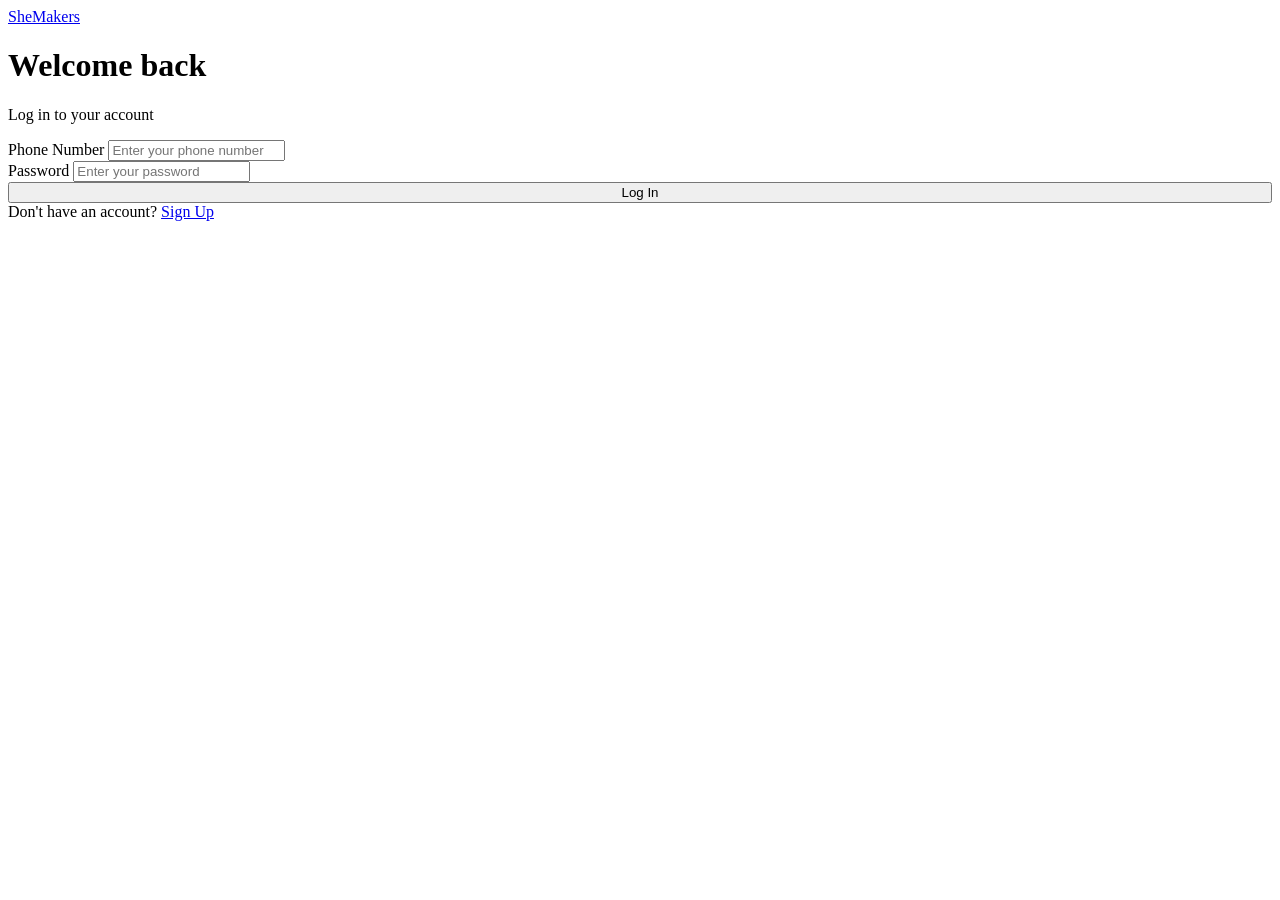
==== commit f98bd6a9: "Update dashboard.html" ====
--- a/dashboard.html
+++ b/dashboard.html
@@ -5,7 +5,7 @@
   <meta name="viewport" content="width=device-width, initial-scale=1.0">
   <title>Seller Dashboard — SheMakers</title>
   <meta name="description" content="Manage your handmade products on SheMakers. Add, edit, and delete your listings.">
-  <link rel="stylesheet" href="css/styles.css">
+  <link rel="stylesheet" href="styles.css">
 </head>
 <body>
 
--- a/styles.css
+++ b/styles.css
@@ -0,0 +1,1899 @@
+/* ============================================
+   SheMakers — Design System & Global Styles
+   ============================================ */
+
+/* ---------- Google Font ---------- */
+@import url('https://fonts.googleapis.com/css2?family=Manrope:wght@400;500;600;700;800&display=swap');
+
+/* ---------- CSS Custom Properties ---------- */
+:root {
+  /* Colors */
+  --primary: #003049;
+  --primary-light: #2a617f;
+  --primary-dark: #001d31;
+  --primary-bg: #e9f1f6;
+  --primary-bg-hover: #dae9f1;
+  --accent: #f77f00;
+
+  --white: #FFFFFF;
+  --black: #0F0F0F;
+  --gray-50: #FAFAFA;
+  --gray-100: #F4F4F5;
+  --gray-200: #E4E4E7;
+  --gray-300: #D4D4D8;
+  --gray-400: #A1A1AA;
+  --gray-500: #71717A;
+  --gray-600: #52525B;
+  --gray-700: #3F3F46;
+  --gray-800: #27272A;
+  --gray-900: #18181B;
+
+  --success: #10B981;
+  --error: #EF4444;
+  --warning: #F59E0B;
+
+  /* Typography */
+  --font: 'Manrope', -apple-system, BlinkMacSystemFont, 'Segoe UI', sans-serif;
+  --text-xs: 0.75rem;
+  --text-sm: 0.875rem;
+  --text-base: 1rem;
+  --text-lg: 1.125rem;
+  --text-xl: 1.25rem;
+  --text-2xl: 1.5rem;
+  --text-3xl: 1.875rem;
+  --text-4xl: 2.25rem;
+
+  /* Spacing */
+  --space-1: 0.25rem;
+  --space-2: 0.5rem;
+  --space-3: 0.75rem;
+  --space-4: 1rem;
+  --space-5: 1.25rem;
+  --space-6: 1.5rem;
+  --space-8: 2rem;
+  --space-10: 2.5rem;
+  --space-12: 3rem;
+  --space-16: 4rem;
+
+  /* Borders & Radius */
+  --radius-sm: 0.375rem;
+  --radius-md: 0.5rem;
+  --radius-lg: 0.75rem;
+  --radius-xl: 1rem;
+  --radius-2xl: 1.25rem;
+  --radius-full: 9999px;
+
+  /* Shadows */
+  --shadow-sm: 0 1px 2px rgba(0,0,0,0.05);
+  --shadow-md: 0 4px 6px -1px rgba(0,0,0,0.07), 0 2px 4px -2px rgba(0,0,0,0.05);
+  --shadow-lg: 0 10px 15px -3px rgba(0,0,0,0.08), 0 4px 6px -4px rgba(0,0,0,0.04);
+  --shadow-xl: 0 20px 25px -5px rgba(0,0,0,0.1), 0 8px 10px -6px rgba(0,0,0,0.05);
+  --shadow-purple: 0 8px 22px rgba(0, 48, 73, 0.24);
+
+  /* Transitions */
+  --transition-fast: 150ms ease;
+  --transition-base: 250ms ease;
+  --transition-slow: 400ms cubic-bezier(0.4, 0, 0.2, 1);
+
+  /* Layout */
+  --max-width: 1200px;
+  --nav-height: 64px;
+}
+
+/* ---------- Reset ---------- */
+*, *::before, *::after {
+  margin: 0;
+  padding: 0;
+  box-sizing: border-box;
+}
+
+html {
+  scroll-behavior: smooth;
+  -webkit-text-size-adjust: 100%;
+}
+
+body {
+  font-family: var(--font);
+  font-size: var(--text-base);
+  color: #f8fbfd;
+  background:
+    radial-gradient(circle at 12% 10%, rgba(42,97,127,0.38), transparent 34%),
+    radial-gradient(circle at 80% 18%, rgba(247,127,0,0.16), transparent 28%),
+    linear-gradient(165deg, #003049 0%, #02263d 52%, #001a2b 100%);
+  line-height: 1.6;
+  min-height: 100vh;
+  -webkit-font-smoothing: antialiased;
+  -moz-osx-font-smoothing: grayscale;
+}
+
+a {
+  text-decoration: none;
+  color: inherit;
+  transition: color var(--transition-fast);
+}
+
+img, video {
+  max-width: 100%;
+  display: block;
+}
+
+button, input, select, textarea {
+  font-family: inherit;
+  font-size: inherit;
+  border: none;
+  outline: none;
+  background: none;
+}
+
+ul, ol { list-style: none; }
+
+/* ---------- Utility Classes ---------- */
+.container {
+  width: 100%;
+  max-width: var(--max-width);
+  margin: 0 auto;
+  padding: 0 var(--space-4);
+}
+
+.sr-only {
+  position: absolute;
+  width: 1px;
+  height: 1px;
+  padding: 0;
+  margin: -1px;
+  overflow: hidden;
+  clip: rect(0,0,0,0);
+  border: 0;
+}
+
+/* ---------- Navigation ---------- */
+.navbar {
+  position: fixed;
+  top: 0;
+  left: 0;
+  right: 0;
+  height: var(--nav-height);
+  background: rgba(0, 48, 73, 0.82);
+  backdrop-filter: blur(18px);
+  -webkit-backdrop-filter: blur(18px);
+  border-bottom: 1px solid rgba(255, 255, 255, 0.14);
+  z-index: 1000;
+  display: flex;
+  align-items: center;
+}
+
+.navbar .container {
+  display: flex;
+  align-items: center;
+  justify-content: space-between;
+}
+
+.nav-brand {
+  display: flex;
+  align-items: center;
+  gap: var(--space-2);
+  font-weight: 800;
+  font-size: var(--text-xl);
+  color: var(--white);
+  letter-spacing: -0.02em;
+}
+
+.nav-brand svg {
+  width: 32px;
+  height: 32px;
+}
+
+.nav-links {
+  display: flex;
+  align-items: center;
+  gap: var(--space-6);
+}
+
+.nav-links a {
+  font-weight: 500;
+  color: rgba(255, 255, 255, 0.78);
+  transition: color var(--transition-fast);
+  font-size: var(--text-sm);
+}
+
+.nav-links a:hover {
+  color: var(--white);
+}
+
+.nav-links a.active {
+  color: #fcbf49;
+}
+
+.nav-user {
+  display: flex;
+  align-items: center;
+  gap: var(--space-3);
+}
+
+.nav-profile-link {
+  display: inline-flex;
+  align-items: center;
+  justify-content: center;
+}
+
+.nav-profile-avatar {
+  width: 34px;
+  height: 34px;
+  border-radius: 999px;
+  overflow: hidden;
+  border: 2px solid rgba(252, 191, 73, 0.85);
+  background: rgba(255, 255, 255, 0.12);
+  display: grid;
+  place-items: center;
+}
+
+.nav-profile-avatar-image {
+  width: 100%;
+  height: 100%;
+  object-fit: cover;
+}
+
+.nav-profile-avatar-initial {
+  width: 100%;
+  height: 100%;
+  display: grid;
+  place-items: center;
+  font-size: 12px;
+  font-weight: 800;
+  color: var(--white);
+}
+
+.nav-hamburger {
+  display: none;
+  flex-direction: column;
+  gap: 5px;
+  cursor: pointer;
+  padding: var(--space-2);
+}
+
+.nav-hamburger span {
+  display: block;
+  width: 22px;
+  height: 2px;
+  background: rgba(255, 255, 255, 0.9);
+  border-radius: 2px;
+  transition: var(--transition-fast);
+}
+
+/* Mobile nav */
+@media (max-width: 768px) {
+  .nav-links {
+    position: fixed;
+    top: var(--nav-height);
+    left: 0;
+    right: 0;
+    background: var(--white);
+    flex-direction: column;
+    padding: var(--space-6);
+    gap: var(--space-4);
+    border-bottom: 1px solid var(--gray-200);
+    transform: translateY(-100%);
+    opacity: 0;
+    pointer-events: none;
+    transition: var(--transition-base);
+  }
+
+  .nav-links.open {
+    transform: translateY(0);
+    opacity: 1;
+    pointer-events: all;
+  }
+
+  .nav-hamburger {
+    display: flex;
+  }
+}
+
+/* ---------- Mobile Bottom Navigation ---------- */
+.mobile-bottom-nav {
+  position: fixed;
+  left: 50%;
+  bottom: max(8px, env(safe-area-inset-bottom));
+  transform: translateX(-50%);
+  width: min(94vw, 560px);
+  height: 72px;
+  border-radius: 22px;
+  background: rgba(0, 48, 73, 0.42);
+  border: 1px solid rgba(255, 255, 255, 0.24);
+  backdrop-filter: blur(22px);
+  -webkit-backdrop-filter: blur(22px);
+  box-shadow: 0 14px 34px rgba(0, 10, 20, 0.45);
+  display: none;
+  z-index: 1500;
+  align-items: center;
+  justify-content: space-between;
+  gap: 4px;
+  padding: 6px;
+}
+
+.mobile-bottom-link {
+  flex: 1;
+  min-width: 0;
+  border-radius: 14px;
+  color: rgba(255, 255, 255, 0.85);
+  display: inline-flex;
+  flex-direction: column;
+  justify-content: center;
+  align-items: center;
+  gap: 3px;
+  font-size: 11px;
+  font-weight: 700;
+  letter-spacing: 0.01em;
+  padding: 6px 4px;
+  border: 1px solid transparent;
+  transition: all var(--transition-fast);
+}
+
+.mobile-bottom-link svg {
+  width: 18px;
+  height: 18px;
+  transition: transform var(--transition-fast);
+}
+
+.mobile-bottom-link.active {
+  color: #ffffff;
+  background: linear-gradient(160deg, rgba(255,255,255,0.24) 0%, rgba(255,255,255,0.14) 100%);
+  border-color: rgba(255, 255, 255, 0.36);
+  box-shadow: inset 0 1px 0 rgba(255,255,255,0.25), 0 6px 12px rgba(0, 0, 0, 0.2);
+}
+
+.mobile-bottom-link.active svg {
+  transform: translateY(-1px);
+}
+
+.mobile-bottom-link.is-emphasis {
+  flex: 0 0 62px;
+  width: 62px;
+  height: 62px;
+  margin-top: -20px;
+  border-radius: 999px;
+  border: 2px solid rgba(255, 255, 255, 0.65);
+  background: linear-gradient(165deg, #f77f00 0%, #d66800 100%);
+  color: var(--white);
+  box-shadow: 0 12px 24px rgba(0, 0, 0, 0.32);
+  animation: sellPulse 2.4s ease-in-out infinite;
+}
+
+.mobile-bottom-link.is-emphasis svg {
+  stroke-width: 2.2;
+}
+
+.mobile-bottom-link.is-emphasis.active {
+  background: linear-gradient(165deg, #fcbf49 0%, #f77f00 100%);
+  box-shadow: 0 12px 26px rgba(247, 127, 0, 0.45);
+  color: var(--white);
+  border-color: rgba(255, 255, 255, 0.7);
+}
+
+.mobile-bottom-link:hover {
+  color: var(--white);
+}
+
+@keyframes sellPulse {
+  0%, 100% { transform: translateY(0); }
+  50% { transform: translateY(-2px); }
+}
+
+@media (max-width: 768px) {
+  .nav-links {
+    display: none !important;
+  }
+
+  .nav-hamburger {
+    display: none !important;
+  }
+
+  .mobile-bottom-nav {
+    display: flex;
+  }
+
+  body.has-mobile-bottom-nav {
+    padding-bottom: calc(96px + env(safe-area-inset-bottom));
+  }
+
+  .feed-scroll.reels-mode .reel-bottom {
+    padding-bottom: calc(var(--space-4) + 118px + env(safe-area-inset-bottom));
+  }
+}
+
+/* ---------- Buttons ---------- */
+.btn {
+  display: inline-flex;
+  align-items: center;
+  justify-content: center;
+  gap: var(--space-2);
+  padding: var(--space-3) var(--space-6);
+  font-weight: 600;
+  font-size: var(--text-sm);
+  border-radius: var(--radius-lg);
+  cursor: pointer;
+  transition: all var(--transition-base);
+  white-space: nowrap;
+  position: relative;
+  overflow: hidden;
+}
+
+.btn::after {
+  content: '';
+  position: absolute;
+  inset: 0;
+  background: rgba(255,255,255,0.1);
+  opacity: 0;
+  transition: opacity var(--transition-fast);
+}
+
+.btn:hover::after {
+  opacity: 1;
+}
+
+.btn-primary {
+  background: var(--primary);
+  color: var(--white);
+  box-shadow: var(--shadow-purple);
+}
+
+.btn-primary:hover {
+  background: var(--primary-dark);
+  transform: translateY(-1px);
+  box-shadow: 0 8px 22px rgba(0, 48, 73, 0.35);
+}
+
+.btn-primary:active {
+  transform: translateY(0);
+}
+
+.btn-secondary {
+  background: var(--primary-bg);
+  color: var(--primary);
+}
+
+.btn-secondary:hover {
+  background: var(--primary-bg-hover);
+}
+
+.btn-outline {
+  border: 1.5px solid var(--gray-200);
+  color: var(--gray-700);
+  background: var(--white);
+}
+
+.btn-outline:hover {
+  border-color: var(--primary);
+  color: var(--primary);
+}
+
+.navbar .btn-outline {
+  border-color: rgba(255, 255, 255, 0.38);
+  color: rgba(255, 255, 255, 0.95);
+  background: rgba(255, 255, 255, 0.08);
+}
+
+.navbar .btn-outline:hover {
+  border-color: rgba(252, 191, 73, 0.85);
+  color: #fcbf49;
+}
+
+.navbar .btn-primary {
+  background: linear-gradient(160deg, #f77f00 0%, #d66800 100%);
+  color: #ffffff;
+  box-shadow: 0 8px 20px rgba(247, 127, 0, 0.35);
+}
+
+.navbar .btn-primary:hover {
+  background: linear-gradient(160deg, #fcbf49 0%, #f77f00 100%);
+}
+
+.btn-danger {
+  background: #FEE2E2;
+  color: var(--error);
+}
+
+.btn-danger:hover {
+  background: #FECACA;
+}
+
+.btn-whatsapp {
+  background: #25D366;
+  color: var(--white);
+  box-shadow: 0 4px 14px rgba(37, 211, 102, 0.3);
+}
+
+.btn-whatsapp:hover {
+  background: #20BD5A;
+  transform: translateY(-1px);
+  box-shadow: 0 6px 20px rgba(37, 211, 102, 0.4);
+}
+
+.btn-lg {
+  padding: var(--space-4) var(--space-8);
+  font-size: var(--text-base);
+  border-radius: var(--radius-xl);
+}
+
+.btn-sm {
+  padding: var(--space-2) var(--space-4);
+  font-size: var(--text-xs);
+}
+
+.btn-icon {
+  width: 40px;
+  height: 40px;
+  padding: 0;
+  border-radius: var(--radius-md);
+}
+
+/* ---------- Form Elements ---------- */
+.form-group {
+  display: flex;
+  flex-direction: column;
+  gap: var(--space-2);
+}
+
+.form-label {
+  font-weight: 600;
+  font-size: var(--text-sm);
+  color: var(--gray-700);
+}
+
+.form-input {
+  width: 100%;
+  padding: var(--space-3) var(--space-4);
+  background: var(--white);
+  border: 1.5px solid var(--gray-200);
+  border-radius: var(--radius-lg);
+  color: var(--gray-800);
+  font-size: var(--text-sm);
+  transition: all var(--transition-fast);
+}
+
+.form-input:focus {
+  border-color: var(--primary);
+  box-shadow: 0 0 0 3px rgba(0, 48, 73, 0.12);
+}
+
+.form-input::placeholder {
+  color: var(--gray-400);
+}
+
+.form-input.error {
+  border-color: var(--error);
+  box-shadow: 0 0 0 3px rgba(239, 68, 68, 0.1);
+}
+
+.form-error {
+  font-size: var(--text-xs);
+  color: var(--error);
+  display: none;
+}
+
+.form-error.visible {
+  display: block;
+}
+
+textarea.form-input {
+  resize: vertical;
+  min-height: 100px;
+}
+
+select.form-input {
+  appearance: none;
+  background-image: url("data:image/svg+xml,%3Csvg xmlns='http://www.w3.org/2000/svg' width='12' height='12' viewBox='0 0 12 12'%3E%3Cpath fill='%2371717A' d='M6 8L1 3h10z'/%3E%3C/svg%3E");
+  background-repeat: no-repeat;
+  background-position: right 12px center;
+  padding-right: 36px;
+  cursor: pointer;
+}
+
+/* Role toggle */
+.role-toggle {
+  display: flex;
+  background: var(--gray-100);
+  border-radius: var(--radius-lg);
+  padding: 4px;
+  gap: 4px;
+}
+
+.role-toggle-btn {
+  flex: 1;
+  padding: var(--space-3);
+  text-align: center;
+  font-weight: 600;
+  font-size: var(--text-sm);
+  border-radius: var(--radius-md);
+  cursor: pointer;
+  color: var(--gray-500);
+  transition: all var(--transition-base);
+}
+
+.role-toggle-btn.active {
+  background: var(--primary);
+  color: var(--white);
+  box-shadow: var(--shadow-purple);
+}
+
+/* ---------- Cards ---------- */
+.card {
+  background: rgba(255, 255, 255, 0.93);
+  border-radius: var(--radius-xl);
+  overflow: hidden;
+  box-shadow: 0 10px 22px rgba(0, 22, 36, 0.2);
+  border: 1px solid rgba(255, 255, 255, 0.72);
+  backdrop-filter: blur(10px);
+  -webkit-backdrop-filter: blur(10px);
+  transition: all var(--transition-base);
+}
+
+.card:hover {
+  box-shadow: 0 16px 30px rgba(0, 24, 40, 0.26);
+  transform: translateY(-3px);
+}
+
+.card-media {
+  position: relative;
+  width: 100%;
+  aspect-ratio: 4/5;
+  overflow: hidden;
+  background: var(--gray-100);
+}
+
+.card-media::after {
+  content: '';
+  position: absolute;
+  inset: 0;
+  background: linear-gradient(180deg, rgba(9, 9, 11, 0) 42%, rgba(9, 9, 11, 0.72) 100%);
+  opacity: 0.88;
+  pointer-events: none;
+}
+
+.card-media img,
+.card-media video {
+  width: 100%;
+  height: 100%;
+  object-fit: cover;
+  transition: transform var(--transition-slow);
+}
+
+.card:hover .card-media img,
+.card:hover .card-media video {
+  transform: scale(1.03);
+}
+
+.card-media-top {
+  position: absolute;
+  top: var(--space-3);
+  left: var(--space-3);
+  right: var(--space-3);
+  z-index: 2;
+  display: flex;
+  align-items: center;
+  justify-content: space-between;
+  gap: var(--space-2);
+}
+
+.card-chip {
+  display: inline-flex;
+  align-items: center;
+  gap: 6px;
+  font-size: 11px;
+  font-weight: 700;
+  letter-spacing: 0.02em;
+  text-transform: uppercase;
+  color: var(--white);
+  background: rgba(17, 24, 39, 0.64);
+  border: 1px solid rgba(255, 255, 255, 0.22);
+  border-radius: var(--radius-full);
+  padding: 6px 10px;
+  backdrop-filter: blur(5px);
+  -webkit-backdrop-filter: blur(5px);
+}
+
+.card-chip.accent {
+  background: rgba(0, 48, 73, 0.86);
+  border-color: rgba(252, 191, 73, 0.65);
+}
+
+.card-media-bottom {
+  position: absolute;
+  left: var(--space-3);
+  right: var(--space-3);
+  bottom: var(--space-3);
+  z-index: 2;
+  display: flex;
+  align-items: center;
+  justify-content: space-between;
+  gap: var(--space-2);
+}
+
+.card-media-price {
+  color: var(--white);
+  font-size: var(--text-xl);
+  font-weight: 800;
+  text-shadow: 0 2px 8px rgba(0, 0, 0, 0.28);
+}
+
+.card-media-urgency {
+  display: inline-flex;
+  align-items: center;
+  gap: 6px;
+  color: var(--white);
+  font-size: 12px;
+  font-weight: 700;
+  background: rgba(239, 68, 68, 0.82);
+  border: 1px solid rgba(254, 202, 202, 0.65);
+  border-radius: var(--radius-full);
+  padding: 6px 10px;
+}
+
+.card-body {
+  padding: var(--space-4);
+}
+
+.card-title {
+  font-weight: 700;
+  font-size: var(--text-lg);
+  color: var(--gray-900);
+  margin-bottom: var(--space-1);
+  line-height: 1.3;
+}
+
+.card-price {
+  font-weight: 800;
+  font-size: var(--text-xl);
+  color: var(--primary);
+  margin-bottom: var(--space-2);
+}
+
+.card-seller {
+  font-size: var(--text-sm);
+  color: var(--gray-500);
+  display: flex;
+  align-items: center;
+  gap: var(--space-2);
+  margin-bottom: var(--space-3);
+}
+
+.card-seller-avatar {
+  width: 24px;
+  height: 24px;
+  border-radius: var(--radius-full);
+  background: var(--primary-bg);
+  display: flex;
+  align-items: center;
+  justify-content: center;
+  font-size: var(--text-xs);
+  font-weight: 700;
+  color: var(--primary);
+}
+
+.card-actions {
+  display: flex;
+  gap: var(--space-2);
+}
+
+.card-subtitle {
+  font-size: var(--text-sm);
+  color: var(--gray-600);
+  margin-bottom: var(--space-3);
+  line-height: 1.55;
+}
+
+.card-trust-row {
+  display: flex;
+  flex-wrap: wrap;
+  gap: 8px;
+  margin-bottom: var(--space-3);
+}
+
+.card-trust-pill {
+  font-size: 11px;
+  font-weight: 700;
+  color: var(--gray-700);
+  background: var(--gray-100);
+  border: 1px solid var(--gray-200);
+  border-radius: var(--radius-full);
+  padding: 5px 10px;
+}
+
+.btn-order-strong {
+  font-size: var(--text-sm);
+  font-weight: 700;
+  letter-spacing: 0.01em;
+}
+
+@media (max-width: 640px) {
+  .card-media-price {
+    font-size: var(--text-lg);
+  }
+
+  .card-chip,
+  .card-media-urgency {
+    font-size: 10px;
+    padding: 5px 8px;
+  }
+}
+
+/* ---------- Product Feed (Scroll Snap) ---------- */
+.feed-container {
+  padding-top: var(--nav-height);
+  min-height: 100vh;
+}
+
+.feed-scroll {
+  scroll-snap-type: y mandatory;
+  overflow-y: auto;
+  height: calc(100vh - var(--nav-height));
+}
+
+.feed-item {
+  scroll-snap-align: start;
+  min-height: calc(100vh - var(--nav-height));
+  display: flex;
+  align-items: center;
+  justify-content: center;
+  padding: var(--space-4);
+}
+
+.feed-card {
+  width: 100%;
+  max-width: 420px;
+  background: var(--white);
+  border-radius: var(--radius-2xl);
+  overflow: hidden;
+  box-shadow: var(--shadow-xl);
+  animation: fadeSlideUp 0.5s ease forwards;
+}
+
+.feed-card .card-media {
+  aspect-ratio: 3/4;
+}
+
+.feed-card .card-body {
+  padding: var(--space-5);
+}
+
+.feed-card .card-title {
+  font-size: var(--text-xl);
+}
+
+.feed-card .card-price {
+  font-size: var(--text-2xl);
+}
+
+.feed-scroll.reels-mode {
+  background: #050505;
+  overscroll-behavior-y: contain;
+  scroll-behavior: smooth;
+}
+
+.feed-scroll.reels-mode .feed-item {
+  min-height: calc(100vh - var(--nav-height));
+  padding: 0;
+}
+
+.feed-scroll.reels-mode .feed-reel {
+  position: relative;
+  width: min(100%, 500px);
+  height: calc(100vh - var(--nav-height));
+  margin: 0 auto;
+  overflow: hidden;
+  background: #000;
+  border-radius: 20px;
+}
+
+.feed-scroll.reels-mode .reel-media {
+  position: absolute;
+  inset: 0;
+  display: block;
+  background: #000;
+}
+
+.feed-scroll.reels-mode .reel-media img,
+.feed-scroll.reels-mode .reel-media video {
+  width: 100%;
+  height: 100%;
+  object-fit: cover;
+}
+
+.feed-scroll.reels-mode .reel-overlay {
+  position: absolute;
+  inset: 0;
+  display: flex;
+  flex-direction: column;
+  justify-content: space-between;
+  background: linear-gradient(180deg, rgba(0,0,0,0.25) 0%, rgba(0,0,0,0.08) 36%, rgba(0,0,0,0.72) 100%);
+  pointer-events: none;
+}
+
+.feed-scroll.reels-mode .reel-top {
+  display: flex;
+  justify-content: space-between;
+  gap: var(--space-2);
+  padding: var(--space-4);
+}
+
+.feed-scroll.reels-mode .reel-bottom {
+  pointer-events: auto;
+  padding: var(--space-4);
+  color: var(--white);
+}
+
+.feed-scroll.reels-mode .reel-title {
+  font-size: clamp(1.2rem, 1.8vw, 1.45rem);
+  line-height: 1.2;
+  font-weight: 800;
+  margin-bottom: 6px;
+  text-shadow: 0 2px 10px rgba(0,0,0,0.4);
+}
+
+.feed-scroll.reels-mode .reel-price {
+  font-size: var(--text-2xl);
+  font-weight: 800;
+  margin-bottom: 6px;
+  text-shadow: 0 2px 10px rgba(0,0,0,0.35);
+}
+
+.feed-scroll.reels-mode .reel-seller {
+  font-size: var(--text-sm);
+  color: rgba(255,255,255,0.9);
+  margin-bottom: var(--space-3);
+}
+
+.feed-scroll.reels-mode .reel-actions {
+  display: flex;
+  gap: var(--space-2);
+}
+
+.feed-scroll.reels-mode .reel-btn {
+  flex: 1;
+  border-radius: 12px;
+  border: 1px solid rgba(255,255,255,0.32);
+  background: rgba(17, 24, 39, 0.52);
+  color: var(--white);
+  font-weight: 700;
+  font-size: var(--text-sm);
+  padding: 11px 12px;
+  text-align: center;
+  backdrop-filter: blur(6px);
+  -webkit-backdrop-filter: blur(6px);
+}
+
+.feed-scroll.reels-mode .reel-btn.primary {
+  background: rgba(37, 211, 102, 0.92);
+  border-color: rgba(134, 239, 172, 0.65);
+}
+
+.feed-scroll.reels-mode .reel-hint {
+  margin-top: var(--space-2);
+  font-size: 12px;
+  color: rgba(255,255,255,0.78);
+}
+
+@media (max-width: 640px) {
+  .feed-scroll.reels-mode .feed-item {
+    padding: 0;
+  }
+
+  .feed-scroll.reels-mode .feed-reel {
+    width: 100%;
+    max-width: 100%;
+    height: calc(100vh - var(--nav-height));
+    border-radius: 0;
+  }
+
+  .feed-scroll.reels-mode .reel-top {
+    padding: var(--space-3);
+  }
+
+  .feed-scroll.reels-mode .reel-bottom {
+    padding: var(--space-3);
+    padding-bottom: calc(var(--space-3) + 118px + env(safe-area-inset-bottom));
+  }
+
+  .feed-scroll.reels-mode .reel-actions {
+    flex-direction: row;
+  }
+
+  .feed-scroll.reels-mode .reel-btn {
+    font-size: 14px;
+    padding: 10px 10px;
+  }
+
+  .feed-scroll.reels-mode .reel-hint {
+    display: none;
+  }
+}
+
+/* ---------- Auth Pages ---------- */
+.auth-page {
+  min-height: 100vh;
+  display: flex;
+  align-items: center;
+  justify-content: center;
+  padding: var(--space-4);
+  background: linear-gradient(135deg, var(--primary-bg) 0%, var(--white) 50%, #F0EBFF 100%);
+}
+
+.auth-card {
+  width: 100%;
+  max-width: 440px;
+  background: rgba(255, 255, 255, 0.92);
+  border-radius: var(--radius-2xl);
+  padding: var(--space-10);
+  box-shadow: 0 18px 40px rgba(0, 16, 28, 0.28);
+  border: 1px solid rgba(255, 255, 255, 0.7);
+  backdrop-filter: blur(12px);
+  -webkit-backdrop-filter: blur(12px);
+  animation: fadeSlideUp 0.5s ease forwards;
+}
+
+.auth-header {
+  text-align: center;
+  margin-bottom: var(--space-8);
+}
+
+.auth-header h1 {
+  font-size: var(--text-2xl);
+  font-weight: 800;
+  color: var(--gray-900);
+  margin-bottom: var(--space-2);
+}
+
+.auth-header p {
+  color: var(--gray-500);
+  font-size: var(--text-sm);
+}
+
+.auth-form {
+  display: flex;
+  flex-direction: column;
+  gap: var(--space-5);
+}
+
+.auth-footer {
+  text-align: center;
+  margin-top: var(--space-6);
+  font-size: var(--text-sm);
+  color: var(--gray-500);
+}
+
+.auth-footer a {
+  color: var(--primary);
+  font-weight: 600;
+}
+
+.auth-footer a:hover {
+  text-decoration: underline;
+}
+
+.auth-brand {
+  font-size: var(--text-3xl);
+  font-weight: 800;
+  color: var(--primary);
+  margin-bottom: var(--space-2);
+  letter-spacing: -0.03em;
+}
+
+/* ---------- Dashboard ---------- */
+.dashboard-page {
+  padding-top: calc(var(--nav-height) + var(--space-8));
+  padding-bottom: var(--space-8);
+}
+
+.dashboard-header {
+  display: flex;
+  align-items: center;
+  justify-content: space-between;
+  margin-bottom: var(--space-8);
+  flex-wrap: wrap;
+  gap: var(--space-4);
+}
+
+.dashboard-header h1 {
+  font-size: var(--text-2xl);
+  font-weight: 800;
+  color: var(--gray-900);
+}
+
+.dashboard-stats {
+  display: grid;
+  grid-template-columns: repeat(auto-fit, minmax(180px, 1fr));
+  gap: var(--space-4);
+  margin-bottom: var(--space-8);
+}
+
+.stat-card {
+  background: rgba(255, 255, 255, 0.9);
+  border-radius: var(--radius-xl);
+  padding: var(--space-5);
+  border: 1px solid rgba(255, 255, 255, 0.68);
+  backdrop-filter: blur(8px);
+  -webkit-backdrop-filter: blur(8px);
+}
+
+.stat-card .stat-value {
+  font-size: var(--text-3xl);
+  font-weight: 800;
+  color: var(--gray-900);
+}
+
+.stat-card .stat-label {
+  font-size: var(--text-sm);
+  color: var(--gray-500);
+  margin-top: var(--space-1);
+}
+
+.products-grid {
+  display: grid;
+  grid-template-columns: repeat(auto-fill, minmax(280px, 1fr));
+  gap: var(--space-6);
+}
+
+.feed-grid {
+  grid-template-columns: repeat(auto-fill, minmax(240px, 1fr));
+  gap: var(--space-5);
+}
+
+.feed-grid .card {
+  display: flex;
+  flex-direction: column;
+  height: 100%;
+}
+
+.feed-grid .card-media {
+  aspect-ratio: 1 / 1 !important;
+  max-height: none;
+}
+
+.feed-grid .card-body {
+  display: flex;
+  flex-direction: column;
+  gap: var(--space-2);
+}
+
+.feed-grid .card-title {
+  min-height: 44px;
+  display: -webkit-box;
+  -webkit-line-clamp: 2;
+  -webkit-box-orient: vertical;
+  overflow: hidden;
+}
+
+.feed-grid .card-subtitle {
+  min-height: 42px;
+  margin-bottom: var(--space-2);
+  display: -webkit-box;
+  -webkit-line-clamp: 2;
+  -webkit-box-orient: vertical;
+  overflow: hidden;
+}
+
+.feed-grid .card-seller {
+  min-height: 24px;
+  margin-bottom: var(--space-2);
+}
+
+.feed-grid .card-trust-row {
+  min-height: 28px;
+}
+
+@media (max-width: 768px) {
+  .feed-grid {
+    grid-template-columns: repeat(2, minmax(0, 1fr));
+    gap: var(--space-3);
+  }
+
+  .feed-grid .card-media {
+    aspect-ratio: 1 / 1 !important;
+    max-height: none;
+  }
+
+  .feed-grid .card-body {
+    padding: var(--space-3);
+  }
+
+  .feed-grid .card-title {
+    min-height: 38px;
+  }
+
+  .feed-grid .card-subtitle {
+    min-height: 36px;
+  }
+}
+
+/* ---------- Product Form / Modal ---------- */
+.modal-overlay {
+  position: fixed;
+  inset: 0;
+  background: rgba(0,0,0,0.5);
+  backdrop-filter: blur(4px);
+  z-index: 2000;
+  display: flex;
+  align-items: center;
+  justify-content: center;
+  padding: var(--space-4);
+  opacity: 0;
+  pointer-events: none;
+  transition: opacity var(--transition-base);
+}
+
+.modal-overlay.active {
+  opacity: 1;
+  pointer-events: all;
+}
+
+.modal {
+  background: var(--white);
+  border-radius: var(--radius-2xl);
+  width: 100%;
+  max-width: 520px;
+  max-height: 90vh;
+  overflow-y: auto;
+  padding: var(--space-8);
+  transform: translateY(20px) scale(0.97);
+  transition: transform var(--transition-base);
+}
+
+.modal-overlay.active .modal {
+  transform: translateY(0) scale(1);
+}
+
+.modal-header {
+  display: flex;
+  align-items: center;
+  justify-content: space-between;
+  margin-bottom: var(--space-6);
+}
+
+.modal-header h2 {
+  font-size: var(--text-xl);
+  font-weight: 700;
+}
+
+.modal-close {
+  width: 36px;
+  height: 36px;
+  display: flex;
+  align-items: center;
+  justify-content: center;
+  border-radius: var(--radius-md);
+  cursor: pointer;
+  color: var(--gray-500);
+  transition: background var(--transition-fast);
+}
+
+.modal-close:hover {
+  background: var(--gray-100);
+}
+
+.modal-form {
+  display: flex;
+  flex-direction: column;
+  gap: var(--space-5);
+}
+
+/* File upload area */
+.upload-area {
+  border: 2px dashed var(--gray-300);
+  border-radius: var(--radius-xl);
+  padding: var(--space-8);
+  text-align: center;
+  cursor: pointer;
+  transition: all var(--transition-base);
+  position: relative;
+  overflow: hidden;
+}
+
+.upload-area:hover {
+  border-color: var(--primary);
+  background: var(--primary-bg);
+}
+
+.upload-area.has-file {
+  border-style: solid;
+  border-color: var(--primary-light);
+  background: var(--primary-bg);
+}
+
+.upload-area svg {
+  width: 48px;
+  height: 48px;
+  color: var(--gray-400);
+  margin: 0 auto var(--space-3);
+}
+
+.upload-area p {
+  color: var(--gray-500);
+  font-size: var(--text-sm);
+}
+
+.upload-area .upload-name {
+  font-weight: 600;
+  color: var(--primary);
+  margin-top: var(--space-2);
+}
+
+.upload-preview {
+  max-width: 200px;
+  max-height: 200px;
+  object-fit: cover;
+  border-radius: var(--radius-md);
+  margin: var(--space-3) auto 0;
+}
+
+/* ---------- Product Detail Page ---------- */
+.product-page {
+  padding-top: calc(var(--nav-height) + var(--space-8));
+  padding-bottom: var(--space-8);
+}
+
+.product-detail {
+  display: grid;
+  grid-template-columns: 1fr 1fr;
+  gap: var(--space-10);
+  max-width: 1000px;
+  margin: 0 auto;
+  padding: var(--space-5);
+  border-radius: var(--radius-2xl);
+  background: rgba(255, 255, 255, 0.92);
+  border: 1px solid rgba(255, 255, 255, 0.72);
+  box-shadow: 0 16px 34px rgba(0, 16, 28, 0.28);
+  backdrop-filter: blur(10px);
+  -webkit-backdrop-filter: blur(10px);
+}
+
+.product-media {
+  position: relative;
+  border-radius: var(--radius-2xl);
+  overflow: hidden;
+  background: var(--gray-100);
+  aspect-ratio: 4/5;
+}
+
+.product-media::before {
+  content: '';
+  position: absolute;
+  inset: 0;
+  background: linear-gradient(120deg, #ECECF3 20%, #F7F7FB 45%, #ECECF3 70%);
+  background-size: 200% 100%;
+  animation: mediaShimmer 1.4s linear infinite;
+  opacity: 0;
+  transition: opacity var(--transition-base);
+}
+
+.product-media:not(.is-loaded)::before {
+  opacity: 1;
+}
+
+.product-media img,
+.product-media video {
+  width: 100%;
+  height: 100%;
+  object-fit: cover;
+  opacity: 0;
+  transition: opacity var(--transition-base);
+}
+
+.product-media.is-loaded img,
+.product-media.is-loaded video {
+  opacity: 1;
+}
+
+.product-media video {
+  background: #111827;
+}
+
+.media-loading {
+  position: absolute;
+  inset: 0;
+  z-index: 2;
+  display: flex;
+  flex-direction: column;
+  align-items: center;
+  justify-content: center;
+  gap: var(--space-2);
+  color: var(--gray-600);
+  font-size: var(--text-sm);
+  font-weight: 600;
+  transition: opacity var(--transition-base);
+}
+
+.product-media.is-loaded .media-loading {
+  opacity: 0;
+  pointer-events: none;
+}
+
+.media-loading-dot {
+  width: 38px;
+  height: 38px;
+  border-radius: var(--radius-full);
+  border: 3px solid #d7d8e3;
+  border-top-color: var(--primary);
+  animation: spin 0.9s linear infinite;
+}
+
+.media-play-btn {
+  position: absolute;
+  left: 50%;
+  top: 50%;
+  transform: translate(-50%, -50%);
+  z-index: 3;
+  width: 74px;
+  height: 74px;
+  border-radius: var(--radius-full);
+  background: rgba(17, 24, 39, 0.62);
+  border: 1px solid rgba(255, 255, 255, 0.4);
+  display: inline-flex;
+  align-items: center;
+  justify-content: center;
+  color: var(--white);
+  cursor: pointer;
+  transition: transform var(--transition-fast), opacity var(--transition-fast), background var(--transition-fast);
+  backdrop-filter: blur(4px);
+  -webkit-backdrop-filter: blur(4px);
+}
+
+.media-play-btn:hover {
+  background: rgba(17, 24, 39, 0.78);
+  transform: translate(-50%, -50%) scale(1.03);
+}
+
+.media-play-btn svg {
+  width: 30px;
+  height: 30px;
+  margin-left: 2px;
+}
+
+.product-media.is-playing .media-play-btn,
+.media-play-btn.hidden {
+  opacity: 0;
+  pointer-events: none;
+}
+
+@keyframes mediaShimmer {
+  from { background-position: 200% 0; }
+  to { background-position: -200% 0; }
+}
+}
+
+.product-info {
+  display: flex;
+  flex-direction: column;
+  gap: var(--space-4);
+  padding-top: var(--space-4);
+}
+
+.product-info h1 {
+  font-size: var(--text-3xl);
+  font-weight: 800;
+  color: var(--gray-900);
+  line-height: 1.2;
+}
+
+.product-info .product-price-tag {
+  font-size: var(--text-3xl);
+  font-weight: 800;
+  color: var(--primary);
+}
+
+.product-info .product-description {
+  color: var(--gray-600);
+  line-height: 1.7;
+}
+
+.product-seller-card {
+  display: flex;
+  align-items: center;
+  gap: var(--space-4);
+  padding: var(--space-4);
+  background: var(--gray-50);
+  border-radius: var(--radius-xl);
+  cursor: pointer;
+  transition: background var(--transition-fast);
+}
+
+.product-seller-card:hover {
+  background: var(--primary-bg);
+}
+
+.seller-avatar-lg {
+  width: 48px;
+  height: 48px;
+  border-radius: var(--radius-full);
+  background: var(--primary-bg);
+  display: flex;
+  align-items: center;
+  justify-content: center;
+  font-weight: 700;
+  font-size: var(--text-lg);
+  color: var(--primary);
+  flex-shrink: 0;
+}
+
+.seller-detail .seller-name {
+  font-weight: 700;
+  color: var(--gray-800);
+}
+
+.seller-detail .seller-label {
+  font-size: var(--text-sm);
+  color: var(--gray-500);
+}
+
+@media (max-width: 768px) {
+  .product-detail {
+    grid-template-columns: 1fr;
+    gap: var(--space-6);
+  }
+}
+
+/* ---------- Profile Page ---------- */
+.profile-page {
+  padding-top: calc(var(--nav-height) + var(--space-8));
+  padding-bottom: var(--space-8);
+}
+
+.profile-header {
+  text-align: center;
+  margin-bottom: var(--space-10);
+  padding: var(--space-6);
+  border-radius: var(--radius-2xl);
+  background: rgba(255, 255, 255, 0.14);
+  border: 1px solid rgba(255, 255, 255, 0.22);
+  box-shadow: 0 10px 26px rgba(0, 12, 22, 0.26);
+  backdrop-filter: blur(12px);
+  -webkit-backdrop-filter: blur(12px);
+}
+
+.profile-avatar {
+  width: 96px;
+  height: 96px;
+  border-radius: var(--radius-full);
+  background: var(--primary-bg);
+  display: flex;
+  align-items: center;
+  justify-content: center;
+  font-weight: 800;
+  font-size: var(--text-3xl);
+  color: var(--primary);
+  margin: 0 auto var(--space-4);
+  border: 3px solid var(--primary-light);
+}
+
+.profile-header h1 {
+  font-size: var(--text-2xl);
+  font-weight: 800;
+  color: rgba(255, 255, 255, 0.98);
+}
+
+.profile-header p {
+  color: rgba(238, 246, 251, 0.88);
+  font-size: var(--text-sm);
+}
+
+.profile-edit-btn {
+  margin-top: var(--space-4);
+}
+
+.profile-avatar-wrap {
+  position: relative;
+  width: fit-content;
+  margin: 0 auto var(--space-4);
+}
+
+.profile-avatar-image {
+  width: 100%;
+  height: 100%;
+  object-fit: cover;
+}
+
+.profile-avatar-fallback {
+  width: 100%;
+  height: 100%;
+  display: grid;
+  place-items: center;
+}
+
+.profile-edit-modal {
+  max-width: 560px;
+}
+
+.profile-avatar-upload {
+  display: flex;
+  align-items: center;
+  gap: var(--space-4);
+  flex-wrap: wrap;
+}
+
+.profile-avatar-preview {
+  width: 84px;
+  height: 84px;
+  border-radius: 999px;
+  border: 2px solid var(--primary-light);
+  overflow: hidden;
+  background: var(--primary-bg);
+  display: grid;
+  place-items: center;
+}
+
+.profile-avatar-preview img {
+  width: 100%;
+  height: 100%;
+  object-fit: cover;
+}
+
+.profile-avatar-preview span {
+  font-size: 1.2rem;
+  font-weight: 800;
+  color: var(--primary-dark);
+}
+
+.profile-form-grid {
+  display: grid;
+  grid-template-columns: 1fr 1fr;
+  gap: var(--space-4);
+}
+
+@media (max-width: 768px) {
+  .profile-form-grid {
+    grid-template-columns: 1fr;
+  }
+
+  .profile-avatar-upload {
+    align-items: flex-start;
+  }
+}
+
+.profile-section-title {
+  font-size: var(--text-xl);
+  font-weight: 700;
+  color: rgba(255, 255, 255, 0.96);
+  margin-bottom: var(--space-6);
+}
+
+/* ---------- Loading Spinner ---------- */
+.spinner-overlay {
+  display: flex;
+  flex-direction: column;
+  align-items: center;
+  justify-content: center;
+  padding: var(--space-16);
+  gap: var(--space-4);
+}
+
+.spinner {
+  width: 40px;
+  height: 40px;
+  border: 3px solid var(--gray-200);
+  border-top-color: var(--primary);
+  border-radius: var(--radius-full);
+  animation: spin 0.8s linear infinite;
+}
+
+.spinner-text {
+  font-size: var(--text-sm);
+  color: var(--gray-500);
+}
+
+/* ---------- Empty State ---------- */
+.empty-state {
+  text-align: center;
+  padding: var(--space-16);
+  color: var(--gray-400);
+}
+
+.empty-state svg {
+  width: 80px;
+  height: 80px;
+  margin: 0 auto var(--space-4);
+  opacity: 0.5;
+}
+
+.empty-state h3 {
+  font-size: var(--text-lg);
+  font-weight: 600;
+  color: var(--gray-600);
+  margin-bottom: var(--space-2);
+}
+
+.empty-state p {
+  font-size: var(--text-sm);
+  max-width: 300px;
+  margin: 0 auto;
+}
+
+/* ---------- Toast Notifications ---------- */
+.toast-container {
+  position: fixed;
+  top: calc(var(--nav-height) + var(--space-4));
+  right: var(--space-4);
+  z-index: 3000;
+  display: flex;
+  flex-direction: column;
+  gap: var(--space-3);
+}
+
+.toast {
+  display: flex;
+  align-items: center;
+  gap: var(--space-3);
+  padding: var(--space-4) var(--space-5);
+  background: rgba(255, 255, 255, 0.98);
+  border-radius: var(--radius-lg);
+  box-shadow: var(--shadow-xl);
+  border-left: 4px solid var(--primary);
+  min-width: 280px;
+  animation: slideInRight 0.3s ease forwards;
+  font-size: var(--text-sm);
+  font-weight: 500;
+  line-height: 1.4;
+  color: #10212f;
+}
+
+.toast.info {
+  background: rgba(255, 255, 255, 0.98);
+  border-left-color: var(--primary);
+  color: #10212f;
+}
+
+.toast.success {
+  background: rgba(226, 255, 241, 0.98);
+  border-left-color: var(--success);
+  color: #0e5538;
+}
+
+.toast.error {
+  background: rgba(255, 239, 239, 0.98);
+  border-left-color: var(--error);
+  color: #7f1d1d;
+}
+
+/* ---------- Badge ---------- */
+.badge {
+  display: inline-flex;
+  align-items: center;
+  padding: var(--space-1) var(--space-3);
+  font-size: var(--text-xs);
+  font-weight: 600;
+  border-radius: var(--radius-full);
+  background: var(--primary-bg);
+  color: var(--primary);
+}
+
+/* ---------- Hero Section ---------- */
+.hero {
+  background:
+    radial-gradient(circle at 18% 18%, rgba(252, 191, 73, 0.14), transparent 34%),
+    radial-gradient(circle at 82% 24%, rgba(42, 97, 127, 0.24), transparent 32%),
+    linear-gradient(145deg, #003049 0%, #01273e 56%, #001a2b 100%);
+  padding: var(--space-16) var(--space-4);
+  text-align: center;
+  color: var(--white);
+  position: relative;
+  overflow: hidden;
+  border-bottom: 1px solid rgba(255, 255, 255, 0.12);
+}
+
+.hero::before {
+  content: '';
+  position: absolute;
+  top: -50%;
+  left: -50%;
+  width: 200%;
+  height: 200%;
+  background: radial-gradient(circle, rgba(255,255,255,0.1) 0%, transparent 62%);
+  animation: heroGlow 8s ease-in-out infinite alternate;
+}
+
+.hero h1 {
+  font-size: var(--text-4xl);
+  font-weight: 800;
+  margin-bottom: var(--space-4);
+  position: relative;
+  letter-spacing: -0.03em;
+  text-shadow: 0 4px 18px rgba(0, 0, 0, 0.35);
+}
+
+.hero p {
+  font-size: var(--text-lg);
+  opacity: 1;
+  color: rgba(245, 249, 252, 0.92);
+  max-width: 500px;
+  margin: 0 auto var(--space-6);
+  position: relative;
+  text-shadow: 0 2px 10px rgba(0, 0, 0, 0.3);
+}
+
+/* ---------- Section Headings ---------- */
+.section-header {
+  display: flex;
+  align-items: center;
+  justify-content: space-between;
+  margin-bottom: var(--space-6);
+  padding: 0 var(--space-4);
+}
+
+.section-header h2 {
+  font-size: var(--text-xl);
+  font-weight: 700;
+  color: rgba(255, 255, 255, 0.96);
+}
+
+/* ---------- Animations ---------- */
+@keyframes fadeSlideUp {
+  from {
+    opacity: 0;
+    transform: translateY(20px);
+  }
+  to {
+    opacity: 1;
+    transform: translateY(0);
+  }
+}
+
+@keyframes spin {
+  to { transform: rotate(360deg); }
+}
+
+@keyframes slideInRight {
+  from {
+    opacity: 0;
+    transform: translateX(100%);
+  }
+  to {
+    opacity: 1;
+    transform: translateX(0);
+  }
+}
+
+@keyframes heroGlow {
+  from { transform: translate(-10%, -10%); }
+  to { transform: translate(10%, 10%); }
+}
+
+/* Animate in elements on scroll */
+.animate-in {
+  opacity: 0;
+  transform: translateY(20px);
+  transition: opacity 0.5s ease, transform 0.5s ease;
+}
+
+.animate-in.visible {
+  opacity: 1;
+  transform: translateY(0);
+}
+
+/* ---------- Responsive Fine-tuning ---------- */
+@media (max-width: 640px) {
+  :root {
+    --text-4xl: 1.875rem;
+    --text-3xl: 1.5rem;
+    --text-2xl: 1.25rem;
+  }
+
+  .auth-card {
+    padding: var(--space-6);
+  }
+
+  .modal {
+    padding: var(--space-6);
+  }
+
+  .products-grid {
+    grid-template-columns: 1fr;
+  }
+
+  .hero {
+    padding: var(--space-10) var(--space-4);
+  }
+}
+
+@media (min-width: 1024px) {
+  .products-grid {
+    grid-template-columns: repeat(3, 1fr);
+  }
+}
